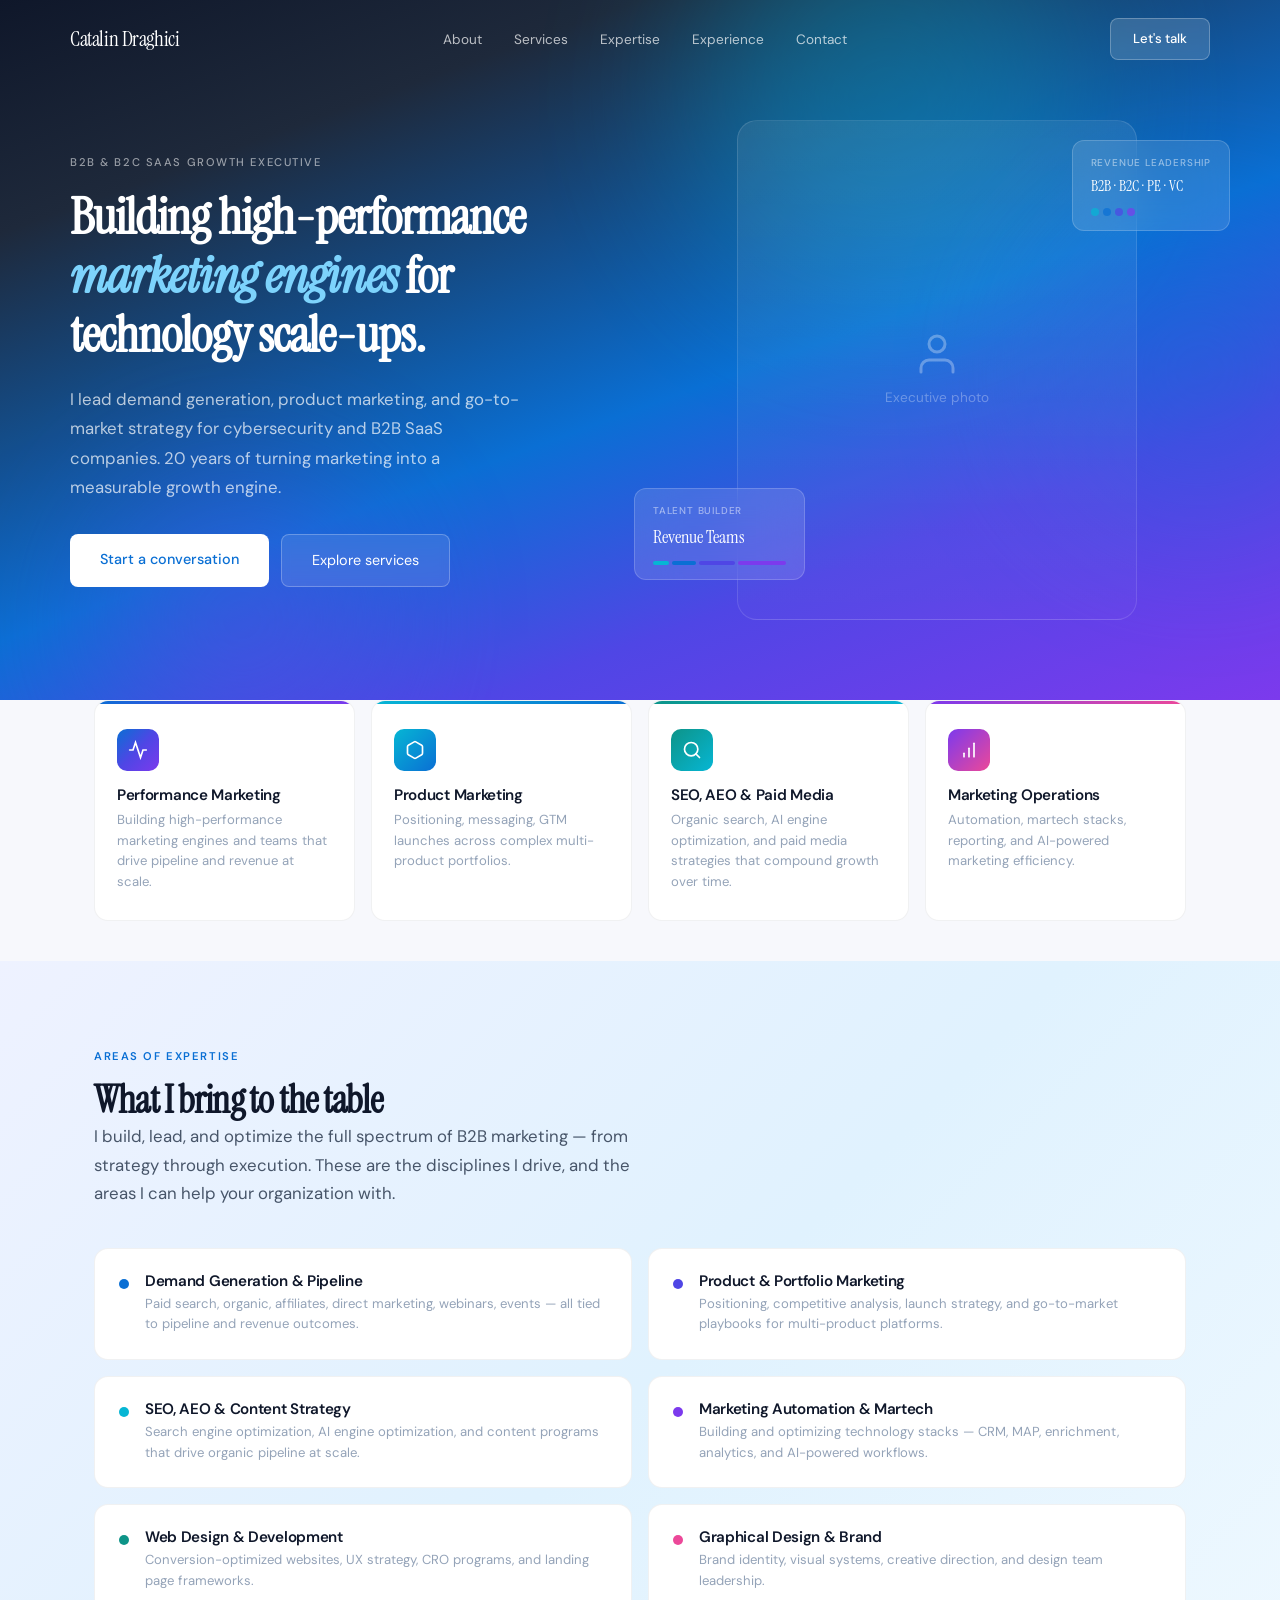
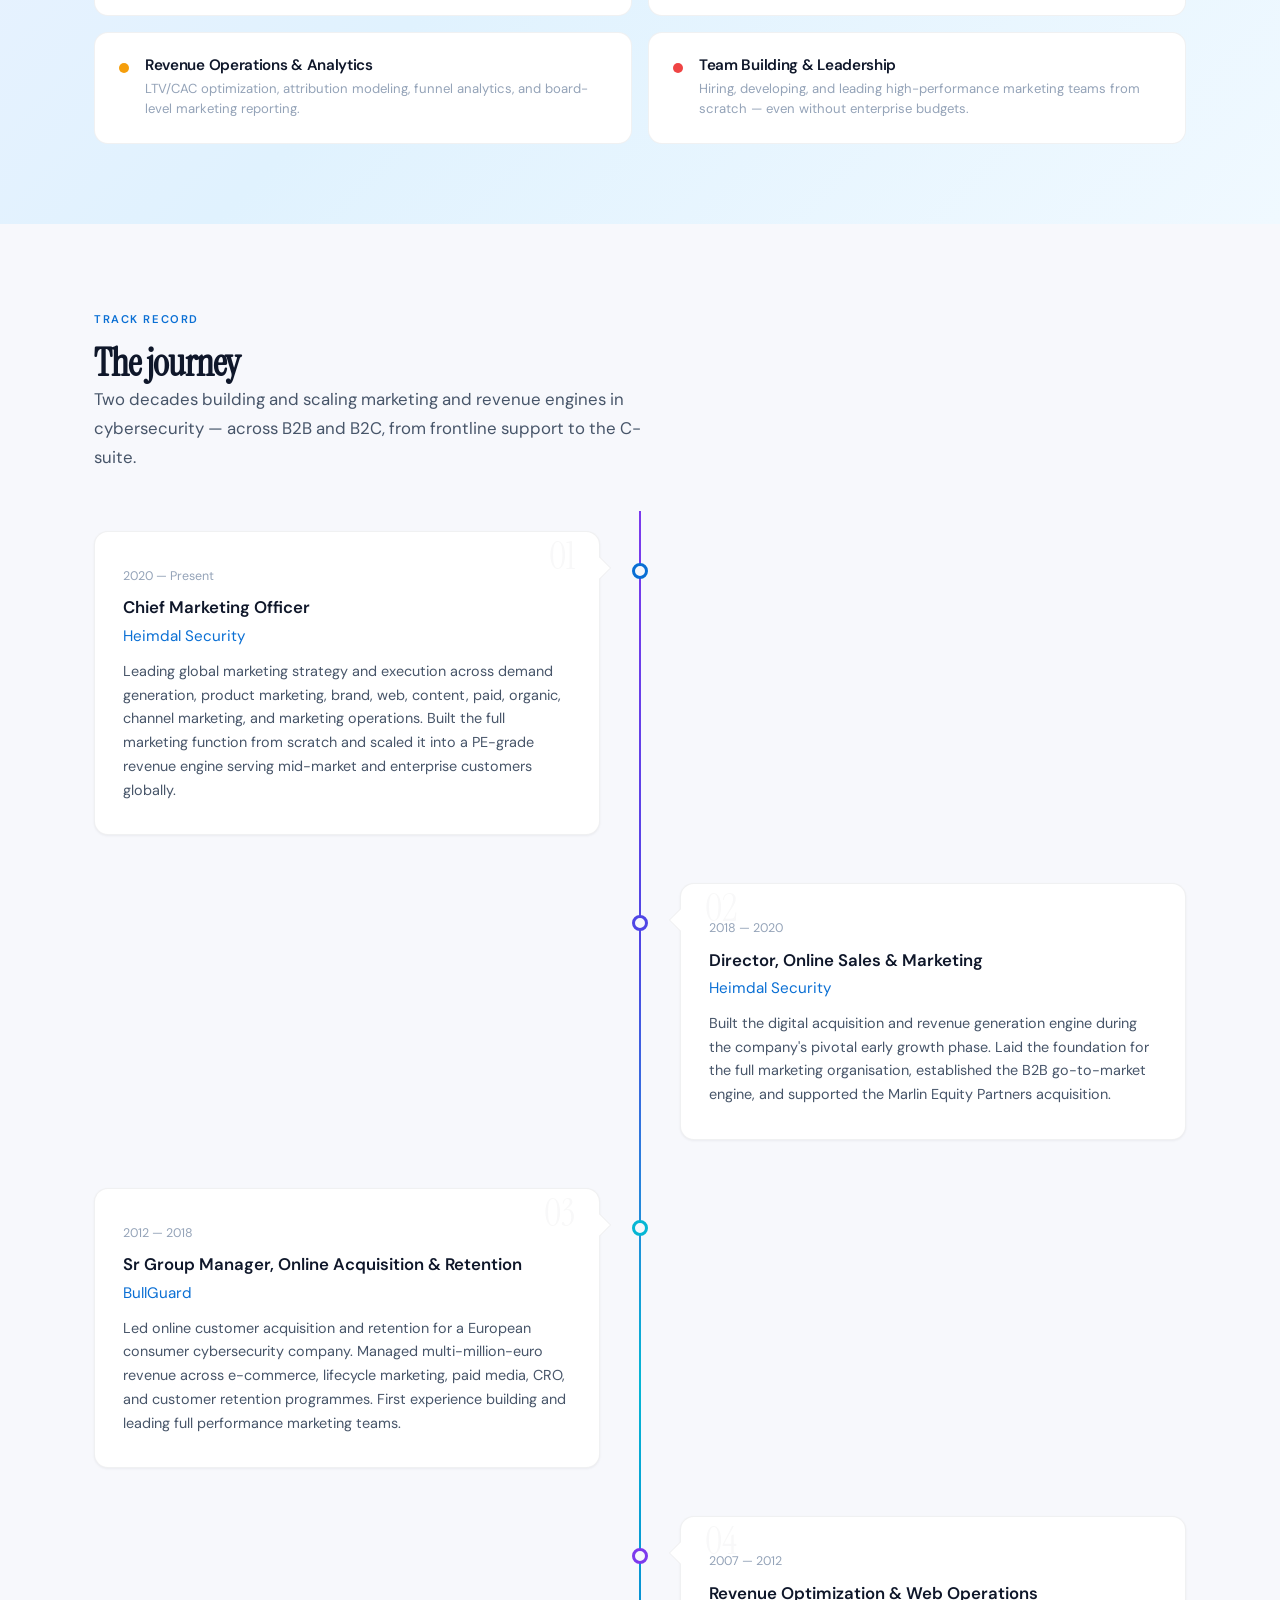
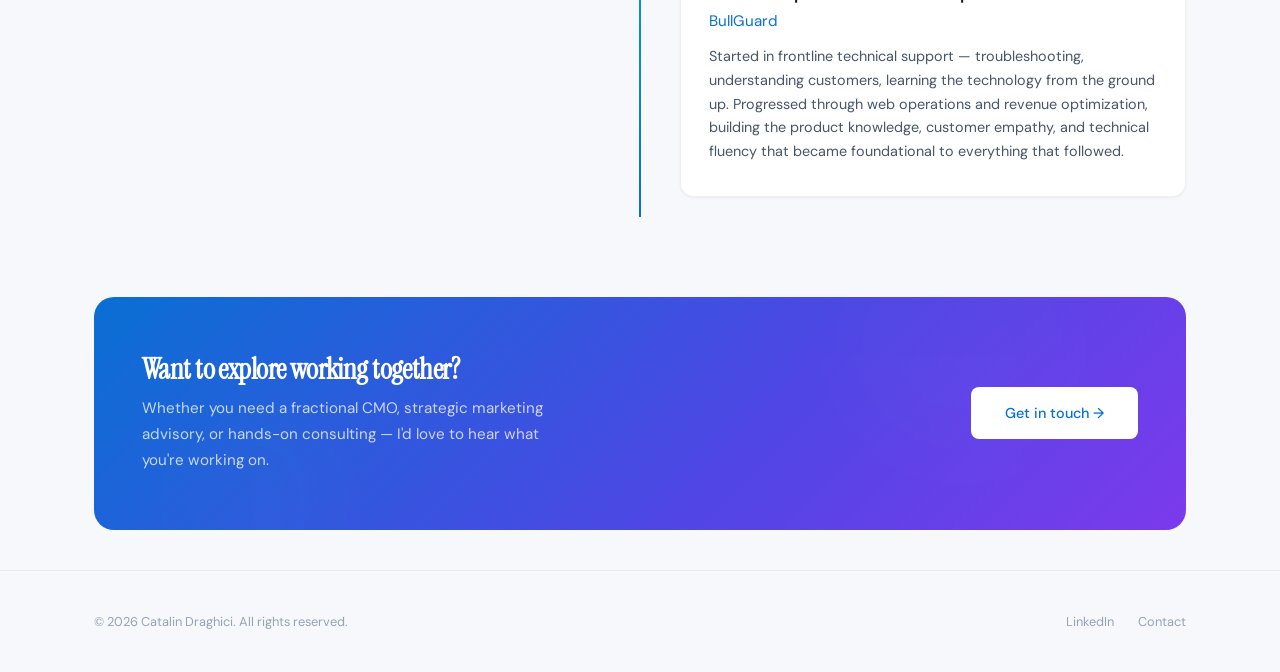
==== index.html @ 40669202 "Add files via upload" ====
<!DOCTYPE html>
<html lang="en">
<head>
  <meta charset="UTF-8">
  <meta name="viewport" content="width=device-width, initial-scale=1.0">
  <title>Catalin Draghici — B2B SaaS Growth Marketing Executive</title>
  <meta name="description" content="Catalin Draghici is a B2B SaaS marketing executive with 20 years in cybersecurity. Fractional CMO, growth advisory, and marketing consulting for technology scale-ups.">
  <meta name="keywords" content="Catalin Draghici, Fractional CMO, B2B SaaS marketing, cybersecurity marketing, demand generation, growth marketing, marketing consulting">
  <meta name="author" content="Catalin Draghici">
  <meta name="robots" content="index, follow">
  <link rel="canonical" href="https://catalindraghici.com/">

  <!-- Open Graph -->
  <meta property="og:type" content="website">
  <meta property="og:title" content="Catalin Draghici — B2B SaaS Growth Marketing Executive">
  <meta property="og:description" content="Fractional CMO, growth advisory, and marketing consulting for B2B technology scale-ups. 20 years scaling cybersecurity businesses across Europe, US, and the Middle East.">
  <meta property="og:url" content="https://catalindraghici.com/">
  <meta property="og:site_name" content="Catalin Draghici">
  <!-- <meta property="og:image" content="https://catalindraghici.com/img/og-image.jpg"> -->

  <!-- Twitter Card -->
  <meta name="twitter:card" content="summary_large_image">
  <meta name="twitter:title" content="Catalin Draghici — B2B SaaS Growth Marketing Executive">
  <meta name="twitter:description" content="Fractional CMO, growth advisory, and marketing consulting for B2B technology scale-ups.">

  <!-- Schema.org Person Markup -->
  <script type="application/ld+json">
  {
    "@context": "https://schema.org",
    "@type": "Person",
    "name": "Catalin Draghici",
    "url": "https://catalindraghici.com",
    "jobTitle": "Chief Marketing Officer",
    "worksFor": {
      "@type": "Organization",
      "name": "Heimdal Security",
      "url": "https://www.heimdalsecurity.com"
    },
    "description": "B2B SaaS marketing executive with 20 years in cybersecurity. Specializes in demand generation, product marketing, and scaling technology businesses.",
    "knowsAbout": [
      "B2B SaaS Marketing",
      "Demand Generation",
      "Product Marketing",
      "Cybersecurity",
      "SEO",
      "AEO",
      "Marketing Automation",
      "Go-to-Market Strategy",
      "LTV/CAC Optimization",
      "Revenue Operations"
    ],
    "alumniOf": {
      "@type": "CollegeOrUniversity",
      "name": "University POLITEHNICA of Bucharest"
    },
    "sameAs": [
      "https://www.linkedin.com/in/catalin-draghici-37845a42/"
    ]
  }
  </script>

  <link rel="stylesheet" href="css/style.css">
</head>
<body>

  <!-- ===== NAVIGATION ===== -->
  <nav class="nav" role="navigation" aria-label="Main navigation">
    <div class="container nav-inner">
      <a href="/" class="nav-name">Catalin Draghici</a>
      <div class="nav-links">
        <a href="about.html">About</a>
        <a href="services.html">Services</a>
        <a href="/#expertise">Expertise</a>
        <a href="/#experience">Experience</a>
        <a href="contact.html">Contact</a>
      </div>
      <a href="contact.html" class="nav-cta">Let's talk</a>
      <button class="nav-toggle" aria-label="Toggle menu">
        <span></span><span></span><span></span>
      </button>
    </div>
  </nav>

  <!-- ===== HERO ===== -->
  <header class="hero">
    <div class="hero-gradient" aria-hidden="true"></div>
    <div class="hero-orbs" aria-hidden="true">
      <div class="orb orb-1"></div>
      <div class="orb orb-2"></div>
      <div class="orb orb-3"></div>
    </div>
    <div class="container hero-content">
      <div class="hero-left">
        <div class="hero-tag">B2B &amp; B2C SaaS Growth Executive</div>
        <h1>Building high-performance <em>marketing engines</em> for technology scale-ups.</h1>
        <p class="hero-sub">I lead demand generation, product marketing, and go-to-market strategy for cybersecurity and B2B SaaS companies. 20 years of turning marketing into a measurable growth engine.</p>
        <div class="hero-btns">
          <a href="contact.html" class="btn-white">Start a conversation</a>
          <a href="services.html" class="btn-outline">Explore services</a>
        </div>
      </div>
      <div class="hero-photo-wrap">
        <div class="hero-photo">
          <!-- Replace this placeholder with your executive team photo -->
          <div class="hero-photo-placeholder">
            <svg width="48" height="48" viewBox="0 0 24 24" fill="none" stroke="rgba(255,255,255,0.3)" stroke-width="1.5" stroke-linecap="round" stroke-linejoin="round"><path d="M20 21v-2a4 4 0 0 0-4-4H8a4 4 0 0 0-4 4v2"/><circle cx="12" cy="7" r="4"/></svg>
            <span>Executive photo</span>
          </div>
        </div>
        <!-- Floating dashboard cards -->
        <div class="float-card fc-1">
          <div class="fc-label">Talent Builder</div>
          <div class="fc-value">Revenue Teams</div>
          <div class="fc-bar">
            <div class="fc-bar-seg" style="width:16px;background:#06B6D4"></div>
            <div class="fc-bar-seg" style="width:24px;background:#0A6FD4"></div>
            <div class="fc-bar-seg" style="width:36px;background:#4F46E5"></div>
            <div class="fc-bar-seg" style="width:48px;background:#7C3AED"></div>
          </div>
        </div>
        <div class="float-card fc-2">
          <div class="fc-label">Revenue Leadership</div>
          <div class="fc-value" style="font-size:0.95rem">B2B · B2C · PE · VC</div>
          <div class="fc-dots">
            <div class="fc-dot" style="background:#06B6D4"></div>
            <div class="fc-dot" style="background:#0A6FD4"></div>
            <div class="fc-dot" style="background:#4F46E5"></div>
            <div class="fc-dot" style="background:#7C3AED"></div>
          </div>
        </div>
      </div>
    </div>
  </header>

  <!-- ===== EXPERTISE CARDS ===== -->
  <section class="container">
    <div class="expertise-row">
      <div class="exp-card fade-in">
        <div class="exp-card-icon i1">
          <svg width="20" height="20" viewBox="0 0 24 24" fill="none" stroke="currentColor" stroke-width="2" stroke-linecap="round"><path d="M22 12h-4l-3 9L9 3l-3 9H2"/></svg>
        </div>
        <h3>Performance Marketing</h3>
        <p>Building high-performance marketing engines and teams that drive pipeline and revenue at scale.</p>
      </div>
      <div class="exp-card fade-in fade-in-delay-1">
        <div class="exp-card-icon i2">
          <svg width="20" height="20" viewBox="0 0 24 24" fill="none" stroke="currentColor" stroke-width="2" stroke-linecap="round"><path d="M21 16V8a2 2 0 0 0-1-1.73l-7-4a2 2 0 0 0-2 0l-7 4A2 2 0 0 0 3 8v8a2 2 0 0 0 1 1.73l7 4a2 2 0 0 0 2 0l7-4A2 2 0 0 0 21 16z"/></svg>
        </div>
        <h3>Product Marketing</h3>
        <p>Positioning, messaging, GTM launches across complex multi-product portfolios.</p>
      </div>
      <div class="exp-card fade-in fade-in-delay-2">
        <div class="exp-card-icon i3">
          <svg width="20" height="20" viewBox="0 0 24 24" fill="none" stroke="currentColor" stroke-width="2" stroke-linecap="round"><circle cx="11" cy="11" r="8"/><path d="m21 21-4.35-4.35"/></svg>
        </div>
        <h3>SEO, AEO &amp; Paid Media</h3>
        <p>Organic search, AI engine optimization, and paid media strategies that compound growth over time.</p>
      </div>
      <div class="exp-card fade-in fade-in-delay-3">
        <div class="exp-card-icon i4">
          <svg width="20" height="20" viewBox="0 0 24 24" fill="none" stroke="currentColor" stroke-width="2" stroke-linecap="round"><path d="M12 20V10"/><path d="M18 20V4"/><path d="M6 20v-4"/></svg>
        </div>
        <h3>Marketing Operations</h3>
        <p>Automation, martech stacks, reporting, and AI-powered marketing efficiency.</p>
      </div>
    </div>
  </section>

  <!-- ===== WHAT I DRIVE ===== -->
  <section id="expertise" class="section section-alt">
    <div class="container">
      <div class="section-tag fade-in">Areas of expertise</div>
      <h2 class="fade-in">What I bring to the table</h2>
      <p class="section-sub fade-in">I build, lead, and optimize the full spectrum of B2B marketing — from strategy through execution. These are the disciplines I drive, and the areas I can help your organization with.</p>

      <div class="capabilities-grid">
        <div class="cap-item fade-in">
          <div class="cap-dot"></div>
          <div>
            <h4>Demand Generation &amp; Pipeline</h4>
            <p>Paid search, organic, affiliates, direct marketing, webinars, events — all tied to pipeline and revenue outcomes.</p>
          </div>
        </div>
        <div class="cap-item fade-in fade-in-delay-1">
          <div class="cap-dot"></div>
          <div>
            <h4>Product &amp; Portfolio Marketing</h4>
            <p>Positioning, competitive analysis, launch strategy, and go-to-market playbooks for multi-product platforms.</p>
          </div>
        </div>
        <div class="cap-item fade-in fade-in-delay-2">
          <div class="cap-dot"></div>
          <div>
            <h4>SEO, AEO &amp; Content Strategy</h4>
            <p>Search engine optimization, AI engine optimization, and content programs that drive organic pipeline at scale.</p>
          </div>
        </div>
        <div class="cap-item fade-in fade-in-delay-3">
          <div class="cap-dot"></div>
          <div>
            <h4>Marketing Automation &amp; Martech</h4>
            <p>Building and optimizing technology stacks — CRM, MAP, enrichment, analytics, and AI-powered workflows.</p>
          </div>
        </div>
        <div class="cap-item fade-in">
          <div class="cap-dot"></div>
          <div>
            <h4>Web Design &amp; Development</h4>
            <p>Conversion-optimized websites, UX strategy, CRO programs, and landing page frameworks.</p>
          </div>
        </div>
        <div class="cap-item fade-in fade-in-delay-1">
          <div class="cap-dot"></div>
          <div>
            <h4>Graphical Design &amp; Brand</h4>
            <p>Brand identity, visual systems, creative direction, and design team leadership.</p>
          </div>
        </div>
        <div class="cap-item fade-in fade-in-delay-2">
          <div class="cap-dot"></div>
          <div>
            <h4>Revenue Operations &amp; Analytics</h4>
            <p>LTV/CAC optimization, attribution modeling, funnel analytics, and board-level marketing reporting.</p>
          </div>
        </div>
        <div class="cap-item fade-in fade-in-delay-3">
          <div class="cap-dot"></div>
          <div>
            <h4>Team Building &amp; Leadership</h4>
            <p>Hiring, developing, and leading high-performance marketing teams from scratch — even without enterprise budgets.</p>
          </div>
        </div>
      </div>
    </div>
  </section>

  <!-- ===== EXPERIENCE JOURNEY (ZIG-ZAG) ===== -->
  <section id="experience" class="section">
    <div class="container">
      <div class="section-tag fade-in">Track record</div>
      <h2 class="fade-in">The journey</h2>
      <p class="section-sub fade-in">Two decades building and scaling marketing and revenue engines in cybersecurity — across B2B and B2C, from frontline support to the C-suite.</p>

      <div class="journey">
        <div class="journey-step fade-in">
          <div class="journey-card">
            <div class="journey-num">01</div>
            <div class="timeline-date">2020 — Present</div>
            <div class="timeline-role" style="margin-top:6px;">Chief Marketing Officer</div>
            <div class="timeline-co">Heimdal Security</div>
            <div class="timeline-desc">Leading global marketing strategy and execution across demand generation, product marketing, brand, web, content, paid, organic, channel marketing, and marketing operations. Built the full marketing function from scratch and scaled it into a PE-grade revenue engine serving mid-market and enterprise customers globally.</div>
          </div>
          <div class="journey-dot"></div>
        </div>
        <div class="journey-step fade-in fade-in-delay-1">
          <div class="journey-card">
            <div class="journey-num">02</div>
            <div class="timeline-date">2018 — 2020</div>
            <div class="timeline-role" style="margin-top:6px;">Director, Online Sales &amp; Marketing</div>
            <div class="timeline-co">Heimdal Security</div>
            <div class="timeline-desc">Built the digital acquisition and revenue generation engine during the company's pivotal early growth phase. Laid the foundation for the full marketing organisation, established the B2B go-to-market engine, and supported the Marlin Equity Partners acquisition.</div>
          </div>
          <div class="journey-dot"></div>
        </div>
        <div class="journey-step fade-in fade-in-delay-2">
          <div class="journey-card">
            <div class="journey-num">03</div>
            <div class="timeline-date">2012 — 2018</div>
            <div class="timeline-role" style="margin-top:6px;">Sr Group Manager, Online Acquisition &amp; Retention</div>
            <div class="timeline-co">BullGuard</div>
            <div class="timeline-desc">Led online customer acquisition and retention for a European consumer cybersecurity company. Managed multi-million-euro revenue across e-commerce, lifecycle marketing, paid media, CRO, and customer retention programmes. First experience building and leading full performance marketing teams.</div>
          </div>
          <div class="journey-dot"></div>
        </div>
        <div class="journey-step fade-in fade-in-delay-3">
          <div class="journey-card">
            <div class="journey-num">04</div>
            <div class="timeline-date">2007 — 2012</div>
            <div class="timeline-role" style="margin-top:6px;">Revenue Optimization &amp; Web Operations</div>
            <div class="timeline-co">BullGuard</div>
            <div class="timeline-desc">Started in frontline technical support — troubleshooting, understanding customers, learning the technology from the ground up. Progressed through web operations and revenue optimization, building the product knowledge, customer empathy, and technical fluency that became foundational to everything that followed.</div>
          </div>
          <div class="journey-dot"></div>
        </div>
      </div>
    </div>
  </section>

  <!-- ===== CTA BAND ===== -->
  <section class="container">
    <div class="cta-band">
      <div class="orb cta-orb-1" aria-hidden="true"></div>
      <div class="orb cta-orb-2" aria-hidden="true"></div>
      <div class="cta-text">
        <h2>Want to explore working together?</h2>
        <p>Whether you need a fractional CMO, strategic marketing advisory, or hands-on consulting — I'd love to hear what you're working on.</p>
      </div>
      <a href="contact.html" class="btn-cta">Get in touch &rarr;</a>
    </div>
  </section>

  <!-- ===== FOOTER ===== -->
  <footer class="footer">
    <div class="container footer-inner">
      <span class="footer-copy">&copy; 2026 Catalin Draghici. All rights reserved.</span>
      <div class="footer-links">
        <a href="https://www.linkedin.com/in/catalin-draghici-37845a42/" target="_blank" rel="noopener">LinkedIn</a>
        <a href="contact.html">Contact</a>
      </div>
    </div>
  </footer>

  <script src="js/main.js"></script>
</body>
</html>
---- css/style.css ----
/* ============================================================
   CATALIN DRAGHICI — Personal Brand Site
   Design: Vibrant gradients, dashboard aesthetic, light theme
   ============================================================ */

/* --- Google Fonts --- */
@import url('https://fonts.googleapis.com/css2?family=DM+Sans:ital,opsz,wght@0,9..40,300;0,9..40,400;0,9..40,500;0,9..40,600;1,9..40,400&family=Instrument+Serif:ital@0;1&display=swap');

/* --- CSS Variables --- */
:root {
  --bg: #F7F8FC;
  --surface: #FFFFFF;
  --surface-alt: #F1F5F9;
  --accent: #0A6FD4;
  --accent-dark: #0855A5;
  --accent2: #4F46E5;
  --accent3: #06B6D4;
  --accent4: #7C3AED;
  --accent5: #0D9488;
  --grad-hero: linear-gradient(160deg, #0F172A 0%, #1E293B 20%, #0A6FD4 55%, #4F46E5 75%, #7C3AED 100%);
  --grad-btn: linear-gradient(135deg, #0A6FD4 0%, #4F46E5 50%, #7C3AED 100%);
  --grad-cyan: linear-gradient(135deg, #06B6D4 0%, #0A6FD4 100%);
  --grad-purple: linear-gradient(135deg, #7C3AED 0%, #EC4899 100%);
  --grad-teal: linear-gradient(135deg, #0D9488 0%, #06B6D4 100%);
  --grad-subtle: linear-gradient(135deg, #EEF2FF 0%, #E0F2FE 50%, #F0F9FF 100%);
  --grad-cta: linear-gradient(135deg, #0A6FD4 0%, #4F46E5 60%, #7C3AED 100%);
  --text-h: #0F172A;
  --text-b: #475569;
  --text-m: #94A3B8;
  --text-light: rgba(255,255,255,0.75);
  --border: rgba(15,23,42,0.06);
  --border-strong: rgba(15,23,42,0.1);
  --glass: rgba(255,255,255,0.12);
  --glass-border: rgba(255,255,255,0.18);
  --fd: 'Instrument Serif', Georgia, serif;
  --fb: 'DM Sans', -apple-system, sans-serif;
  --radius: 14px;
  --radius-sm: 8px;
  --radius-lg: 20px;
  --shadow-sm: 0 1px 3px rgba(15,23,42,0.04), 0 1px 2px rgba(15,23,42,0.02);
  --shadow-md: 0 4px 16px rgba(15,23,42,0.06), 0 1px 3px rgba(15,23,42,0.04);
  --shadow-lg: 0 12px 40px rgba(15,23,42,0.08);
  --transition: 0.25s cubic-bezier(0.4, 0, 0.2, 1);
}

/* --- Reset & Base --- */
*, *::before, *::after { margin: 0; padding: 0; box-sizing: border-box; }
html { scroll-behavior: smooth; -webkit-font-smoothing: antialiased; -moz-osx-font-smoothing: grayscale; }
body { font-family: var(--fb); color: var(--text-b); background: var(--bg); line-height: 1.7; font-size: 16px; }
img { max-width: 100%; height: auto; display: block; }
a { text-decoration: none; color: inherit; transition: color var(--transition); }
ul { list-style: none; }

/* --- Container --- */
.container { max-width: 1140px; margin: 0 auto; padding: 0 24px; }

/* --- Typography --- */
h1, h2, h3, h4 { font-family: var(--fd); color: var(--text-h); letter-spacing: -0.02em; line-height: 1.15; }
h1 { font-size: clamp(2.2rem, 5vw, 3.2rem); }
h2 { font-size: clamp(1.8rem, 3.5vw, 2.4rem); }
h3 { font-size: 1.25rem; }
.section-tag { font-family: var(--fb); font-size: 0.7rem; letter-spacing: 0.14em; text-transform: uppercase; color: var(--accent); font-weight: 600; margin-bottom: 12px; display: inline-block; }
.section-sub { font-size: 1.05rem; color: var(--text-b); max-width: 560px; margin-bottom: 40px; line-height: 1.7; }

/* --- Navigation --- */
.nav { position: fixed; top: 0; left: 0; right: 0; z-index: 100; transition: background var(--transition), box-shadow var(--transition); }
.nav.scrolled { background: rgba(255,255,255,0.92); backdrop-filter: blur(16px); -webkit-backdrop-filter: blur(16px); box-shadow: var(--shadow-sm); }
.nav-inner { display: flex; align-items: center; justify-content: space-between; padding: 18px 0; }
.nav-name { font-family: var(--fd); font-size: 1.3rem; color: white; letter-spacing: -0.02em; transition: color var(--transition); }
.nav.scrolled .nav-name { color: var(--text-h); }
.nav-links { display: flex; gap: 32px; align-items: center; }
.nav-links a { font-size: 0.85rem; font-weight: 400; color: rgba(255,255,255,0.7); transition: color var(--transition); }
.nav-links a:hover { color: white; }
.nav.scrolled .nav-links a { color: var(--text-m); }
.nav.scrolled .nav-links a:hover { color: var(--text-h); }
.nav-cta { font-size: 0.82rem; font-weight: 500; background: rgba(255,255,255,0.15); color: white; border: 1px solid rgba(255,255,255,0.25); padding: 9px 22px; border-radius: var(--radius-sm); transition: all var(--transition); backdrop-filter: blur(4px); cursor: pointer; }
.nav-cta:hover { background: rgba(255,255,255,0.25); }
.nav.scrolled .nav-cta { background: var(--grad-btn); color: white; border-color: transparent; }

/* Mobile menu toggle */
.nav-toggle { display: none; background: none; border: none; cursor: pointer; padding: 4px; }
.nav-toggle span { display: block; width: 22px; height: 2px; background: white; margin: 5px 0; transition: all var(--transition); border-radius: 1px; }
.nav.scrolled .nav-toggle span { background: var(--text-h); }

/* --- Hero --- */
.hero { position: relative; overflow: hidden; min-height: 600px; display: flex; align-items: center; }
.hero-gradient { position: absolute; inset: 0; background: var(--grad-hero); z-index: 0; }
.hero-orbs { position: absolute; inset: 0; z-index: 1; overflow: hidden; pointer-events: none; }
.orb { position: absolute; border-radius: 50%; filter: blur(80px); opacity: 0.3; }
.orb-1 { width: 400px; height: 400px; background: #06B6D4; top: -100px; right: 15%; animation: orbFloat 12s ease-in-out infinite; }
.orb-2 { width: 280px; height: 280px; background: #7C3AED; bottom: -60px; left: 8%; animation: orbFloat 10s ease-in-out infinite reverse; }
.orb-3 { width: 320px; height: 320px; background: #0A6FD4; top: 30%; right: -80px; animation: orbFloat 14s ease-in-out infinite 2s; }
@keyframes orbFloat {
  0%, 100% { transform: translate(0, 0); }
  33% { transform: translate(20px, -15px); }
  66% { transform: translate(-15px, 10px); }
}
.hero-content { position: relative; z-index: 5; display: grid; grid-template-columns: 1fr 1fr; gap: 48px; padding: 120px 0 80px; align-items: center; }
.hero-tag { font-family: var(--fb); font-size: 0.7rem; letter-spacing: 0.14em; text-transform: uppercase; color: rgba(255,255,255,0.55); font-weight: 500; margin-bottom: 16px; }
.hero h1 { color: #FFFFFF; margin-bottom: 20px; }
.hero h1 em { font-style: italic; color: #7DD3FC; }
.hero-sub { font-size: 1.05rem; color: rgba(255,255,255,0.7); line-height: 1.75; margin-bottom: 32px; max-width: 460px; }
.hero-btns { display: flex; gap: 12px; flex-wrap: wrap; }
.btn-white { font-family: var(--fb); font-size: 0.9rem; font-weight: 500; background: white; color: var(--accent); border: none; padding: 13px 30px; border-radius: var(--radius-sm); cursor: pointer; transition: all var(--transition); }
.btn-white:hover { transform: translateY(-1px); box-shadow: 0 8px 24px rgba(0,0,0,0.15); }
.btn-outline { font-family: var(--fb); font-size: 0.9rem; font-weight: 400; background: rgba(255,255,255,0.1); color: white; border: 1px solid rgba(255,255,255,0.25); padding: 13px 30px; border-radius: var(--radius-sm); cursor: pointer; transition: all var(--transition); backdrop-filter: blur(4px); }
.btn-outline:hover { background: rgba(255,255,255,0.2); }

/* Hero photo area */
.hero-photo-wrap { position: relative; display: flex; justify-content: center; align-items: center; }
.hero-photo { width: 100%; max-width: 400px; aspect-ratio: 4/5; border-radius: 20px; overflow: hidden; background: linear-gradient(180deg, rgba(255,255,255,0.08) 0%, rgba(255,255,255,0.02) 100%); border: 1px solid rgba(255,255,255,0.12); position: relative; }
.hero-photo img { width: 100%; height: 100%; object-fit: cover; }
.hero-photo-placeholder { position: absolute; inset: 0; display: flex; flex-direction: column; align-items: center; justify-content: center; gap: 8px; color: rgba(255,255,255,0.3); font-size: 0.85rem; }

/* Floating dashboard cards on hero */
.float-card { position: absolute; background: rgba(255,255,255,0.12); backdrop-filter: blur(20px); -webkit-backdrop-filter: blur(20px); border: 1px solid rgba(255,255,255,0.18); border-radius: 12px; padding: 14px 18px; z-index: 6; animation: floatCard 6s ease-in-out infinite; }
.float-card.fc-1 { bottom: 40px; left: -30px; animation-delay: 0s; }
.float-card.fc-2 { top: 20px; right: -20px; animation-delay: 2s; }
.float-card.fc-3 { top: 50%; right: -40px; animation-delay: 4s; }
@keyframes floatCard {
  0%, 100% { transform: translateY(0); }
  50% { transform: translateY(-8px); }
}
.fc-label { font-size: 0.62rem; color: rgba(255,255,255,0.5); letter-spacing: 0.08em; text-transform: uppercase; font-weight: 500; }
.fc-value { font-family: var(--fd); font-size: 1.15rem; color: white; margin-top: 2px; }
.fc-bar { display: flex; gap: 3px; margin-top: 8px; }
.fc-bar-seg { height: 4px; border-radius: 2px; }
.fc-dots { display: flex; gap: 4px; margin-top: 8px; }
.fc-dot { width: 8px; height: 8px; border-radius: 50%; opacity: 0.7; }

/* --- Expertise Cards Row --- */
.expertise-row { display: grid; grid-template-columns: repeat(4, 1fr); gap: 16px; padding: 40px 0; margin-top: -40px; position: relative; z-index: 10; }
.exp-card { background: var(--surface); border-radius: var(--radius); padding: 28px 22px; border: 0.5px solid var(--border); position: relative; overflow: hidden; transition: all var(--transition); }
.exp-card:hover { transform: translateY(-3px); box-shadow: var(--shadow-md); }
.exp-card::before { content: ''; position: absolute; top: 0; left: 0; right: 0; height: 3px; }
.exp-card:nth-child(1)::before { background: var(--grad-btn); }
.exp-card:nth-child(2)::before { background: var(--grad-cyan); }
.exp-card:nth-child(3)::before { background: var(--grad-teal); }
.exp-card:nth-child(4)::before { background: var(--grad-purple); }
.exp-card-icon { width: 42px; height: 42px; border-radius: 10px; display: flex; align-items: center; justify-content: center; margin-bottom: 16px; font-size: 1.1rem; color: white; }
.exp-card-icon.i1 { background: var(--grad-btn); }
.exp-card-icon.i2 { background: var(--grad-cyan); }
.exp-card-icon.i3 { background: var(--grad-teal); }
.exp-card-icon.i4 { background: var(--grad-purple); }
.exp-card h3 { font-family: var(--fb); font-size: 0.95rem; font-weight: 600; color: var(--text-h); margin-bottom: 6px; }
.exp-card p { font-size: 0.82rem; color: var(--text-m); line-height: 1.55; }

/* --- Section Spacing --- */
.section { padding: 80px 0; }
.section-alt { background: var(--grad-subtle); }

/* --- Services Grid --- */
.services-grid { display: grid; grid-template-columns: repeat(3, 1fr); gap: 20px; }
.svc-card { background: var(--surface); border-radius: var(--radius); padding: 32px 28px; border: 0.5px solid var(--border); transition: all var(--transition); position: relative; }
.svc-card:hover { transform: translateY(-3px); box-shadow: var(--shadow-md); border-color: rgba(10,111,212,0.15); }
.svc-icon { width: 48px; height: 48px; border-radius: 12px; display: flex; align-items: center; justify-content: center; margin-bottom: 20px; font-size: 1.2rem; color: white; }
.svc-card h3 { font-family: var(--fb); font-weight: 600; font-size: 1.05rem; color: var(--text-h); margin-bottom: 10px; }
.svc-card p { font-size: 0.9rem; line-height: 1.65; }

/* --- Capabilities / What I Drive --- */
.capabilities-grid { display: grid; grid-template-columns: repeat(2, 1fr); gap: 16px; }
.cap-item { display: flex; align-items: flex-start; gap: 16px; background: var(--surface); border-radius: var(--radius); padding: 24px; border: 0.5px solid var(--border); transition: all var(--transition); }
.cap-item:hover { box-shadow: var(--shadow-sm); border-color: var(--border-strong); }
.cap-dot { width: 10px; height: 10px; border-radius: 50%; flex-shrink: 0; margin-top: 6px; }
.cap-item:nth-child(1) .cap-dot { background: var(--accent); }
.cap-item:nth-child(2) .cap-dot { background: var(--accent2); }
.cap-item:nth-child(3) .cap-dot { background: var(--accent3); }
.cap-item:nth-child(4) .cap-dot { background: var(--accent4); }
.cap-item:nth-child(5) .cap-dot { background: var(--accent5); }
.cap-item:nth-child(6) .cap-dot { background: #EC4899; }
.cap-item:nth-child(7) .cap-dot { background: #F59E0B; }
.cap-item:nth-child(8) .cap-dot { background: #EF4444; }
.cap-item h4 { font-family: var(--fb); font-weight: 600; font-size: 0.95rem; color: var(--text-h); margin-bottom: 4px; }
.cap-item p { font-size: 0.82rem; color: var(--text-m); line-height: 1.55; }

/* --- Experience Timeline --- */
.timeline { position: relative; padding-left: 28px; }
.timeline::before { content: ''; position: absolute; left: 0; top: 8px; bottom: 8px; width: 2px; background: linear-gradient(180deg, var(--accent), var(--accent2), var(--accent4)); border-radius: 1px; }
.timeline-item { position: relative; padding: 0 0 40px 28px; }
.timeline-item:last-child { padding-bottom: 0; }
.timeline-item::before { content: ''; position: absolute; left: -34px; top: 6px; width: 14px; height: 14px; border-radius: 50%; border: 3px solid var(--accent); background: var(--bg); z-index: 2; }
.timeline-item:nth-child(2)::before { border-color: var(--accent2); }
.timeline-item:nth-child(3)::before { border-color: var(--accent3); }
.timeline-item:nth-child(4)::before { border-color: var(--accent4); }
.timeline-role { font-family: var(--fb); font-size: 1.05rem; font-weight: 600; color: var(--text-h); }
.timeline-co { font-size: 0.95rem; color: var(--accent); margin-top: 2px; }
.timeline-date { font-size: 0.78rem; color: var(--text-m); margin-top: 2px; }
.timeline-desc { font-size: 0.9rem; color: var(--text-b); line-height: 1.65; margin-top: 10px; max-width: 520px; }

/* --- CTA Band --- */
.cta-band { background: var(--grad-cta); border-radius: var(--radius-lg); padding: 56px 48px; display: flex; align-items: center; justify-content: space-between; gap: 32px; position: relative; overflow: hidden; margin: 0 0 40px; }
.cta-band .orb { position: absolute; border-radius: 50%; background: rgba(255,255,255,0.06); filter: blur(50px); }
.cta-orb-1 { width: 250px; height: 250px; top: -80px; right: 100px; }
.cta-orb-2 { width: 180px; height: 180px; bottom: -60px; left: 60px; }
.cta-text { position: relative; z-index: 2; }
.cta-text h2 { color: white; margin-bottom: 10px; font-size: 1.8rem; }
.cta-text p { color: rgba(255,255,255,0.75); font-size: 0.95rem; max-width: 440px; }
.btn-cta { position: relative; z-index: 2; font-family: var(--fb); font-size: 0.9rem; font-weight: 500; background: white; color: var(--accent); border: none; padding: 14px 34px; border-radius: var(--radius-sm); cursor: pointer; transition: all var(--transition); white-space: nowrap; }
.btn-cta:hover { transform: translateY(-1px); box-shadow: 0 8px 24px rgba(0,0,0,0.15); }

/* --- Contact Form --- */
.contact-grid { display: grid; grid-template-columns: 1fr 1fr; gap: 48px; align-items: start; }
.contact-info h3 { font-family: var(--fb); font-size: 1.1rem; font-weight: 600; color: var(--text-h); margin-bottom: 16px; }
.contact-info p { font-size: 0.9rem; line-height: 1.7; margin-bottom: 24px; }
.contact-detail { display: flex; align-items: center; gap: 12px; margin-bottom: 16px; font-size: 0.9rem; }
.contact-detail-icon { width: 36px; height: 36px; border-radius: 10px; background: var(--grad-subtle); display: flex; align-items: center; justify-content: center; font-size: 1rem; color: var(--accent); }
.form-card { background: var(--surface); border-radius: var(--radius); padding: 36px; border: 0.5px solid var(--border); box-shadow: var(--shadow-sm); }
.form-group { margin-bottom: 20px; }
.form-group label { display: block; font-size: 0.82rem; font-weight: 500; color: var(--text-h); margin-bottom: 6px; }
.form-group input,
.form-group textarea,
.form-group select { width: 100%; padding: 12px 16px; border: 1px solid var(--border-strong); border-radius: var(--radius-sm); font-family: var(--fb); font-size: 0.9rem; color: var(--text-h); background: var(--bg); transition: border-color var(--transition), box-shadow var(--transition); outline: none; }
.form-group input:focus,
.form-group textarea:focus,
.form-group select:focus { border-color: var(--accent); box-shadow: 0 0 0 3px rgba(10,111,212,0.1); }
.form-group textarea { resize: vertical; min-height: 120px; }
.form-row { display: grid; grid-template-columns: 1fr 1fr; gap: 16px; }
.btn-submit { font-family: var(--fb); font-size: 0.9rem; font-weight: 500; background: var(--grad-btn); color: white; border: none; padding: 14px 36px; border-radius: var(--radius-sm); cursor: pointer; transition: all var(--transition); width: 100%; }
.btn-submit:hover { transform: translateY(-1px); box-shadow: 0 6px 20px rgba(10,111,212,0.3); }
.btn-submit:disabled { opacity: 0.6; cursor: not-allowed; transform: none; }
.form-success { display: none; text-align: center; padding: 40px 20px; }
.form-success.show { display: block; }
.form-success h3 { font-family: var(--fb); color: var(--accent5); margin-bottom: 8px; }

/* --- Footer --- */
.footer { padding: 40px 0; border-top: 0.5px solid var(--border); }
.footer-inner { display: flex; justify-content: space-between; align-items: center; }
.footer-copy { font-size: 0.8rem; color: var(--text-m); }
.footer-links { display: flex; gap: 24px; }
.footer-links a { font-size: 0.8rem; color: var(--text-m); }
.footer-links a:hover { color: var(--accent); }

/* --- About Page Hero --- */
.page-hero { background: var(--grad-hero); padding: 140px 0 80px; position: relative; overflow: hidden; }
.page-hero .orb { position: absolute; border-radius: 50%; filter: blur(80px); opacity: 0.25; }
.page-hero h1 { color: white; margin-bottom: 16px; }
.page-hero p { color: rgba(255,255,255,0.7); font-size: 1.05rem; max-width: 560px; line-height: 1.7; }

/* --- Stats Row --- */
.stats-row { display: grid; grid-template-columns: repeat(4, 1fr); gap: 20px; margin: -40px 0 40px; position: relative; z-index: 10; }
.stat-card { background: var(--surface); border-radius: var(--radius); padding: 28px 24px; border: 0.5px solid var(--border); text-align: center; box-shadow: var(--shadow-sm); }
.stat-num { font-family: var(--fd); font-size: 2rem; color: var(--text-h); letter-spacing: -0.03em; }
.stat-label { font-size: 0.78rem; color: var(--text-m); margin-top: 4px; }

/* --- Martech Badge Grid --- */
.badge-grid { display: flex; flex-wrap: wrap; gap: 10px; }
.badge { display: inline-flex; align-items: center; gap: 6px; background: var(--surface); border: 0.5px solid var(--border); border-radius: 20px; padding: 8px 16px; font-size: 0.8rem; color: var(--text-b); transition: all var(--transition); }
.badge:hover { border-color: var(--accent); color: var(--accent); transform: translateY(-1px); }

/* --- Zig-Zag Journey Timeline --- */
.journey { position: relative; padding: 20px 0; }
.journey::before { content: ''; position: absolute; left: 50%; top: 0; bottom: 0; width: 2px; background: linear-gradient(180deg, var(--accent4), var(--accent2), var(--accent3), var(--accent)); transform: translateX(-50%); }
.journey-step { display: flex; align-items: flex-start; margin-bottom: 48px; position: relative; }
.journey-step:last-child { margin-bottom: 0; }
.journey-step:nth-child(odd) { flex-direction: row; }
.journey-step:nth-child(even) { flex-direction: row-reverse; }
.journey-card { width: calc(50% - 40px); background: var(--surface); border-radius: var(--radius); padding: 32px 28px; border: 0.5px solid var(--border); position: relative; transition: all var(--transition); box-shadow: var(--shadow-sm); }
.journey-card:hover { box-shadow: var(--shadow-md); transform: translateY(-3px); }
.journey-card::after { content: ''; position: absolute; top: 28px; width: 16px; height: 16px; background: var(--surface); border: 0.5px solid var(--border); transform: rotate(45deg); }
.journey-step:nth-child(odd) .journey-card::after { right: -9px; border-left: none; border-bottom: none; }
.journey-step:nth-child(even) .journey-card::after { left: -9px; border-right: none; border-top: none; }
.journey-dot { position: absolute; left: 50%; top: 32px; width: 16px; height: 16px; border-radius: 50%; border: 3px solid var(--accent); background: var(--bg); transform: translateX(-50%); z-index: 2; }
.journey-step:nth-child(2) .journey-dot { border-color: var(--accent2); }
.journey-step:nth-child(3) .journey-dot { border-color: var(--accent3); }
.journey-step:nth-child(4) .journey-dot { border-color: var(--accent4); }
.journey-num { font-family: var(--fd); font-size: 2.4rem; color: var(--border); position: absolute; top: -8px; right: 24px; opacity: 0.5; }
.journey-step:nth-child(even) .journey-num { right: auto; left: 24px; }

/* --- Animations --- */
.fade-in { opacity: 0; transform: translateY(20px); transition: opacity 0.6s ease, transform 0.6s ease; }
.fade-in.visible { opacity: 1; transform: translateY(0); }
.fade-in-delay-1 { transition-delay: 0.1s; }
.fade-in-delay-2 { transition-delay: 0.2s; }
.fade-in-delay-3 { transition-delay: 0.3s; }
.fade-in-delay-4 { transition-delay: 0.4s; }

/* --- Responsive --- */
@media (max-width: 1024px) {
  .hero-content { grid-template-columns: 1fr; text-align: center; }
  .hero-sub { margin-left: auto; margin-right: auto; }
  .hero-btns { justify-content: center; }
  .hero-photo-wrap { display: none; }
  .expertise-row { grid-template-columns: repeat(2, 1fr); }
  .services-grid { grid-template-columns: repeat(2, 1fr); }
  .capabilities-grid { grid-template-columns: 1fr; }
  .contact-grid { grid-template-columns: 1fr; }
  .cta-band { flex-direction: column; text-align: center; padding: 40px 28px; }
  .cta-text p { margin: 0 auto; }
  .stats-row { grid-template-columns: repeat(2, 1fr); }
}
@media (max-width: 768px) {
  .nav-links { display: none; }
  .nav-toggle { display: block; }
  .nav-links.open { display: flex; flex-direction: column; position: absolute; top: 100%; left: 0; right: 0; background: white; padding: 20px 24px; gap: 16px; box-shadow: var(--shadow-md); }
  .nav-links.open a { color: var(--text-b); }
  .expertise-row { grid-template-columns: 1fr; margin-top: -20px; }
  .services-grid { grid-template-columns: 1fr; }
  .form-row { grid-template-columns: 1fr; }
  .footer-inner { flex-direction: column; gap: 16px; text-align: center; }
  .section { padding: 60px 0; }
  .journey::before { left: 16px; }
  .journey-step, .journey-step:nth-child(even) { flex-direction: row; }
  .journey-card { width: calc(100% - 48px); margin-left: 36px; }
  .journey-dot { left: 16px; transform: translateX(-50%); }
  .journey-card::after, .journey-step:nth-child(even) .journey-card::after { left: -9px; right: auto; border-right: none; border-top: none; border-left: 0.5px solid var(--border); border-bottom: 0.5px solid var(--border); }
  .journey-num { right: 16px !important; left: auto !important; }
}
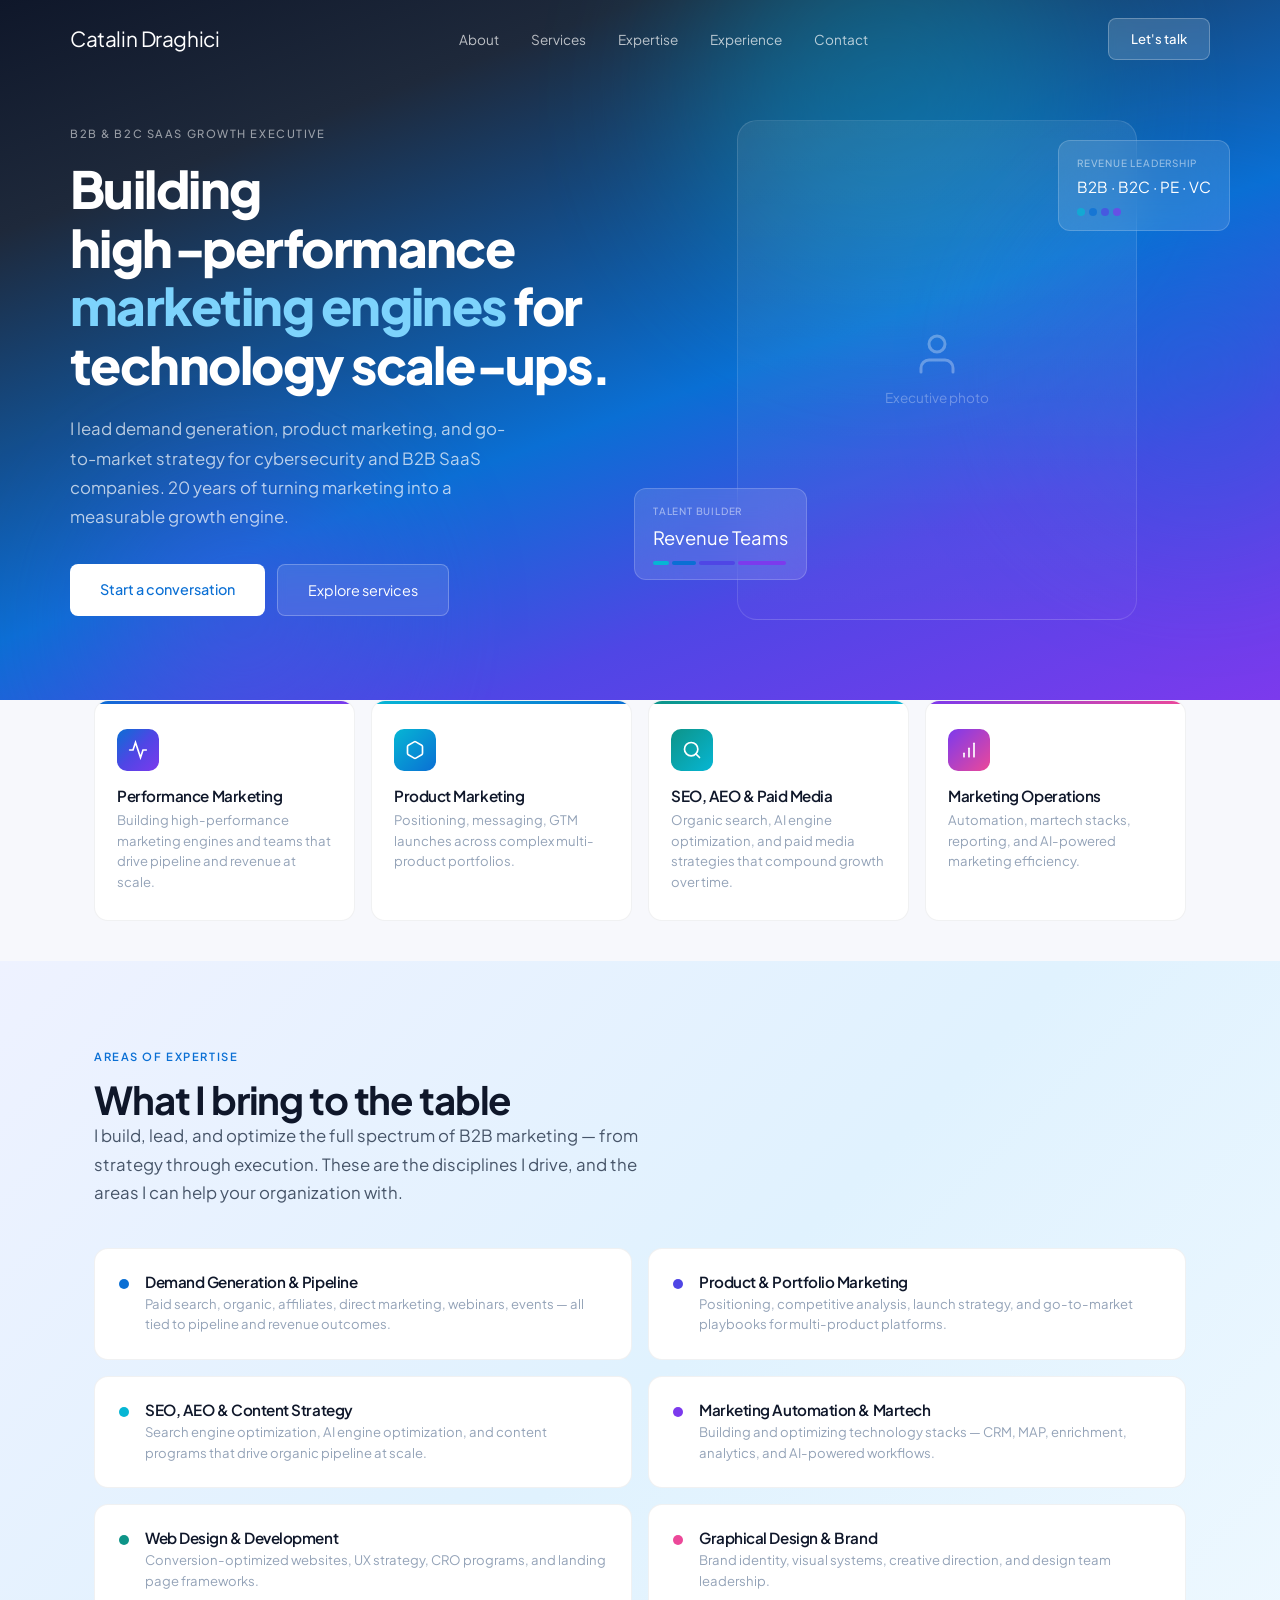
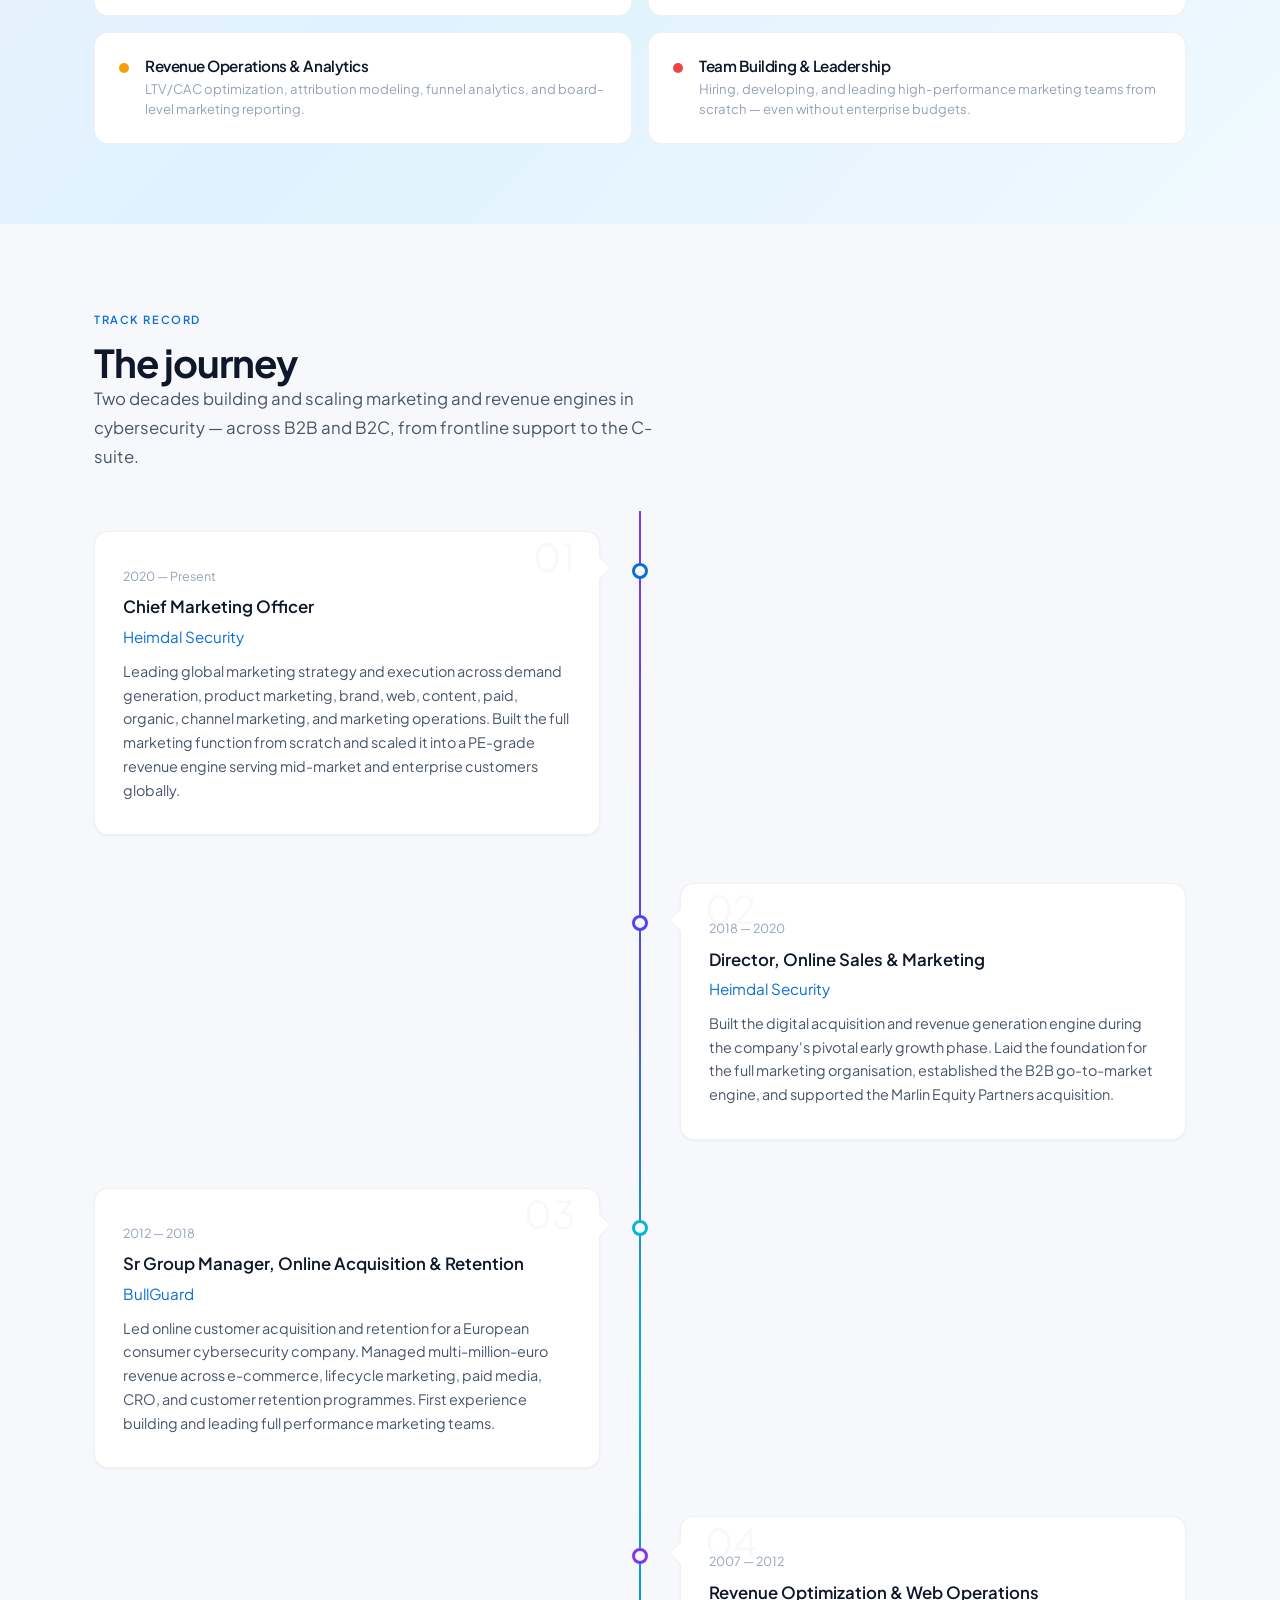
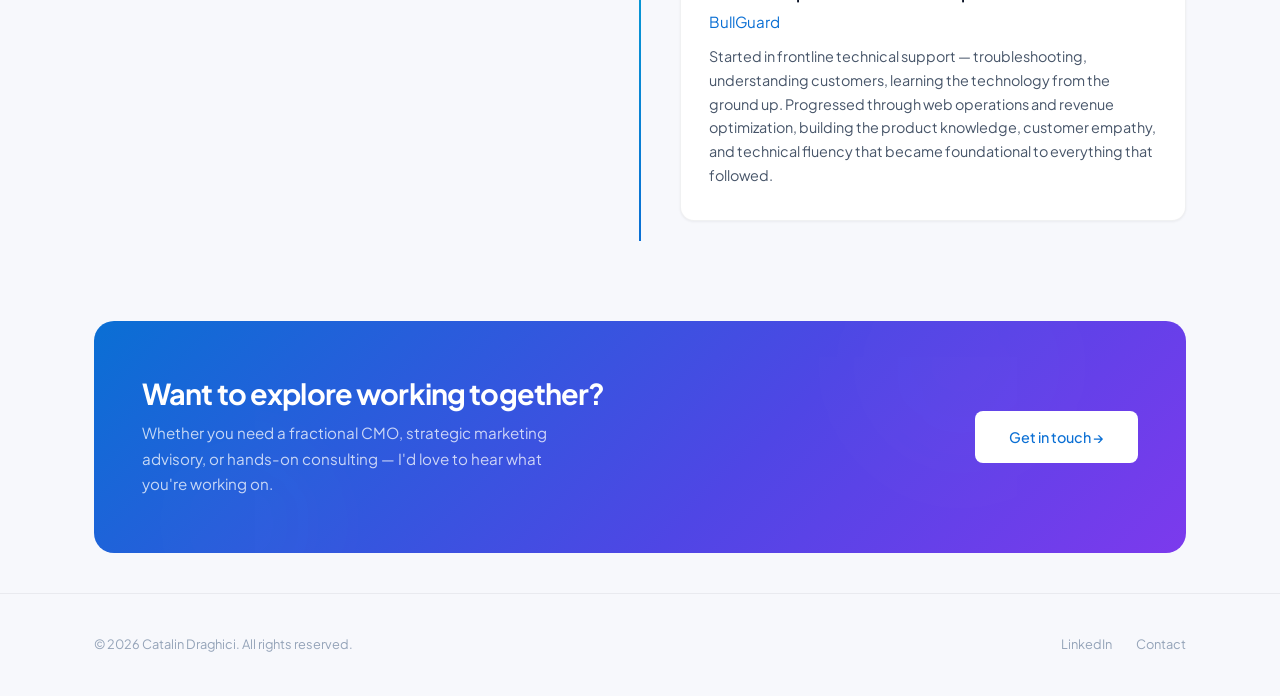
==== commit efd70464: "Update index.html" ====
--- a/index.html
+++ b/index.html
@@ -92,7 +92,7 @@
     <div class="container hero-content">
       <div class="hero-left">
         <div class="hero-tag">B2B &amp; B2C SaaS Growth Executive</div>
-        <h1>Building high-performance <em>marketing engines</em> for technology scale-ups.</h1>
+        <h1>Building high&#8209;performance <em>marketing engines</em> for technology scale&#8209;ups.</h1>
         <p class="hero-sub">I lead demand generation, product marketing, and go-to-market strategy for cybersecurity and B2B SaaS companies. 20 years of turning marketing into a measurable growth engine.</p>
         <div class="hero-btns">
           <a href="contact.html" class="btn-white">Start a conversation</a>
--- a/css/style.css
+++ b/css/style.css
@@ -4,7 +4,7 @@
    ============================================================ */
 
 /* --- Google Fonts --- */
-@import url('https://fonts.googleapis.com/css2?family=DM+Sans:ital,opsz,wght@0,9..40,300;0,9..40,400;0,9..40,500;0,9..40,600;1,9..40,400&family=Instrument+Serif:ital@0;1&display=swap');
+@import url('https://fonts.googleapis.com/css2?family=Plus+Jakarta+Sans:ital,wght@0,300;0,400;0,500;0,600;0,700;0,800;1,400&display=swap');
 
 /* --- CSS Variables --- */
 :root {
@@ -32,8 +32,8 @@
   --border-strong: rgba(15,23,42,0.1);
   --glass: rgba(255,255,255,0.12);
   --glass-border: rgba(255,255,255,0.18);
-  --fd: 'Instrument Serif', Georgia, serif;
-  --fb: 'DM Sans', -apple-system, sans-serif;
+  --fd: 'Plus Jakarta Sans', -apple-system, sans-serif;
+  --fb: 'Plus Jakarta Sans', -apple-system, sans-serif;
   --radius: 14px;
   --radius-sm: 8px;
   --radius-lg: 20px;
@@ -55,9 +55,9 @@
 .container { max-width: 1140px; margin: 0 auto; padding: 0 24px; }
 
 /* --- Typography --- */
-h1, h2, h3, h4 { font-family: var(--fd); color: var(--text-h); letter-spacing: -0.02em; line-height: 1.15; }
-h1 { font-size: clamp(2.2rem, 5vw, 3.2rem); }
-h2 { font-size: clamp(1.8rem, 3.5vw, 2.4rem); }
+h1, h2, h3, h4 { font-family: var(--fd); color: var(--text-h); letter-spacing: -0.03em; line-height: 1.15; font-weight: 700; }
+h1 { font-size: clamp(2.2rem, 5vw, 3.2rem); font-weight: 800; }
+h2 { font-size: clamp(1.8rem, 3.5vw, 2.4rem); font-weight: 700; }
 h3 { font-size: 1.25rem; }
 .section-tag { font-family: var(--fb); font-size: 0.7rem; letter-spacing: 0.14em; text-transform: uppercase; color: var(--accent); font-weight: 600; margin-bottom: 12px; display: inline-block; }
 .section-sub { font-size: 1.05rem; color: var(--text-b); max-width: 560px; margin-bottom: 40px; line-height: 1.7; }
@@ -98,7 +98,7 @@
 .hero-content { position: relative; z-index: 5; display: grid; grid-template-columns: 1fr 1fr; gap: 48px; padding: 120px 0 80px; align-items: center; }
 .hero-tag { font-family: var(--fb); font-size: 0.7rem; letter-spacing: 0.14em; text-transform: uppercase; color: rgba(255,255,255,0.55); font-weight: 500; margin-bottom: 16px; }
 .hero h1 { color: #FFFFFF; margin-bottom: 20px; }
-.hero h1 em { font-style: italic; color: #7DD3FC; }
+.hero h1 em { font-style: normal; color: #7DD3FC; font-weight: 800; }
 .hero-sub { font-size: 1.05rem; color: rgba(255,255,255,0.7); line-height: 1.75; margin-bottom: 32px; max-width: 460px; }
 .hero-btns { display: flex; gap: 12px; flex-wrap: wrap; }
 .btn-white { font-family: var(--fb); font-size: 0.9rem; font-weight: 500; background: white; color: var(--accent); border: none; padding: 13px 30px; border-radius: var(--radius-sm); cursor: pointer; transition: all var(--transition); }
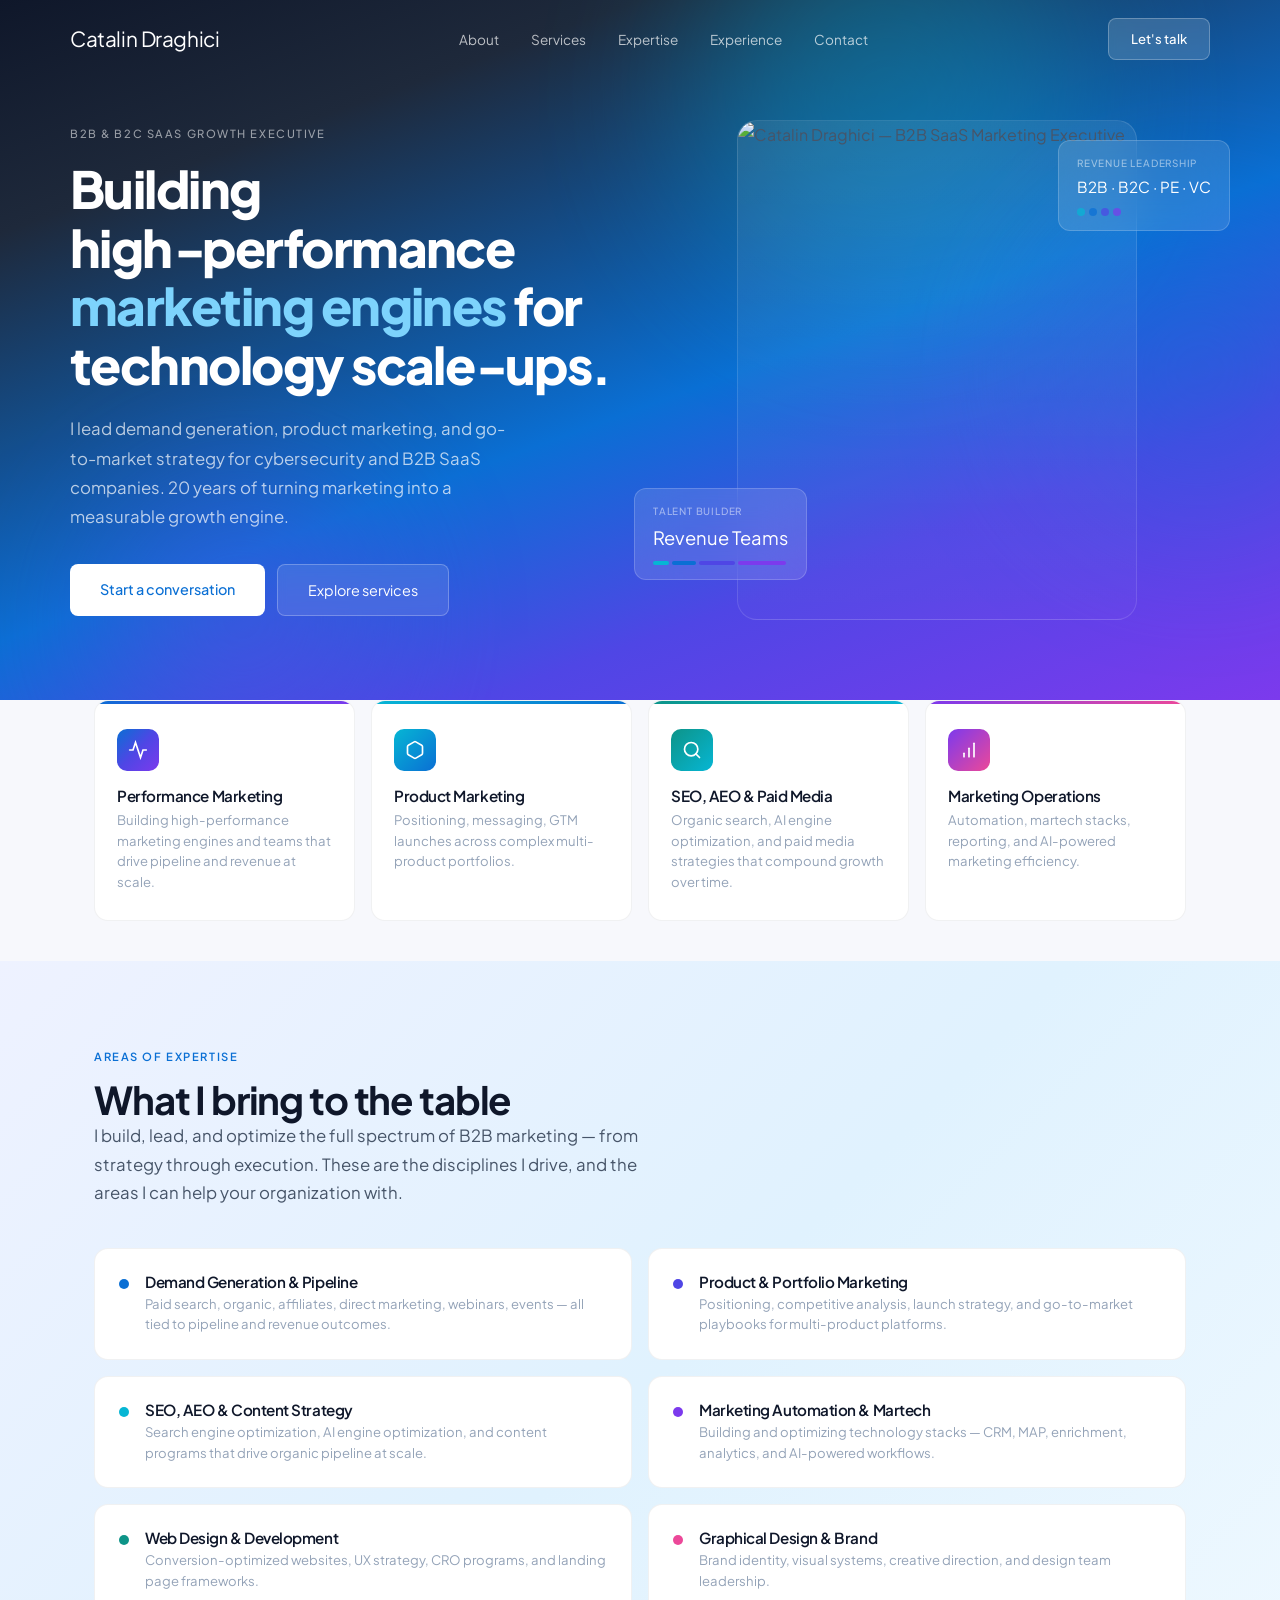
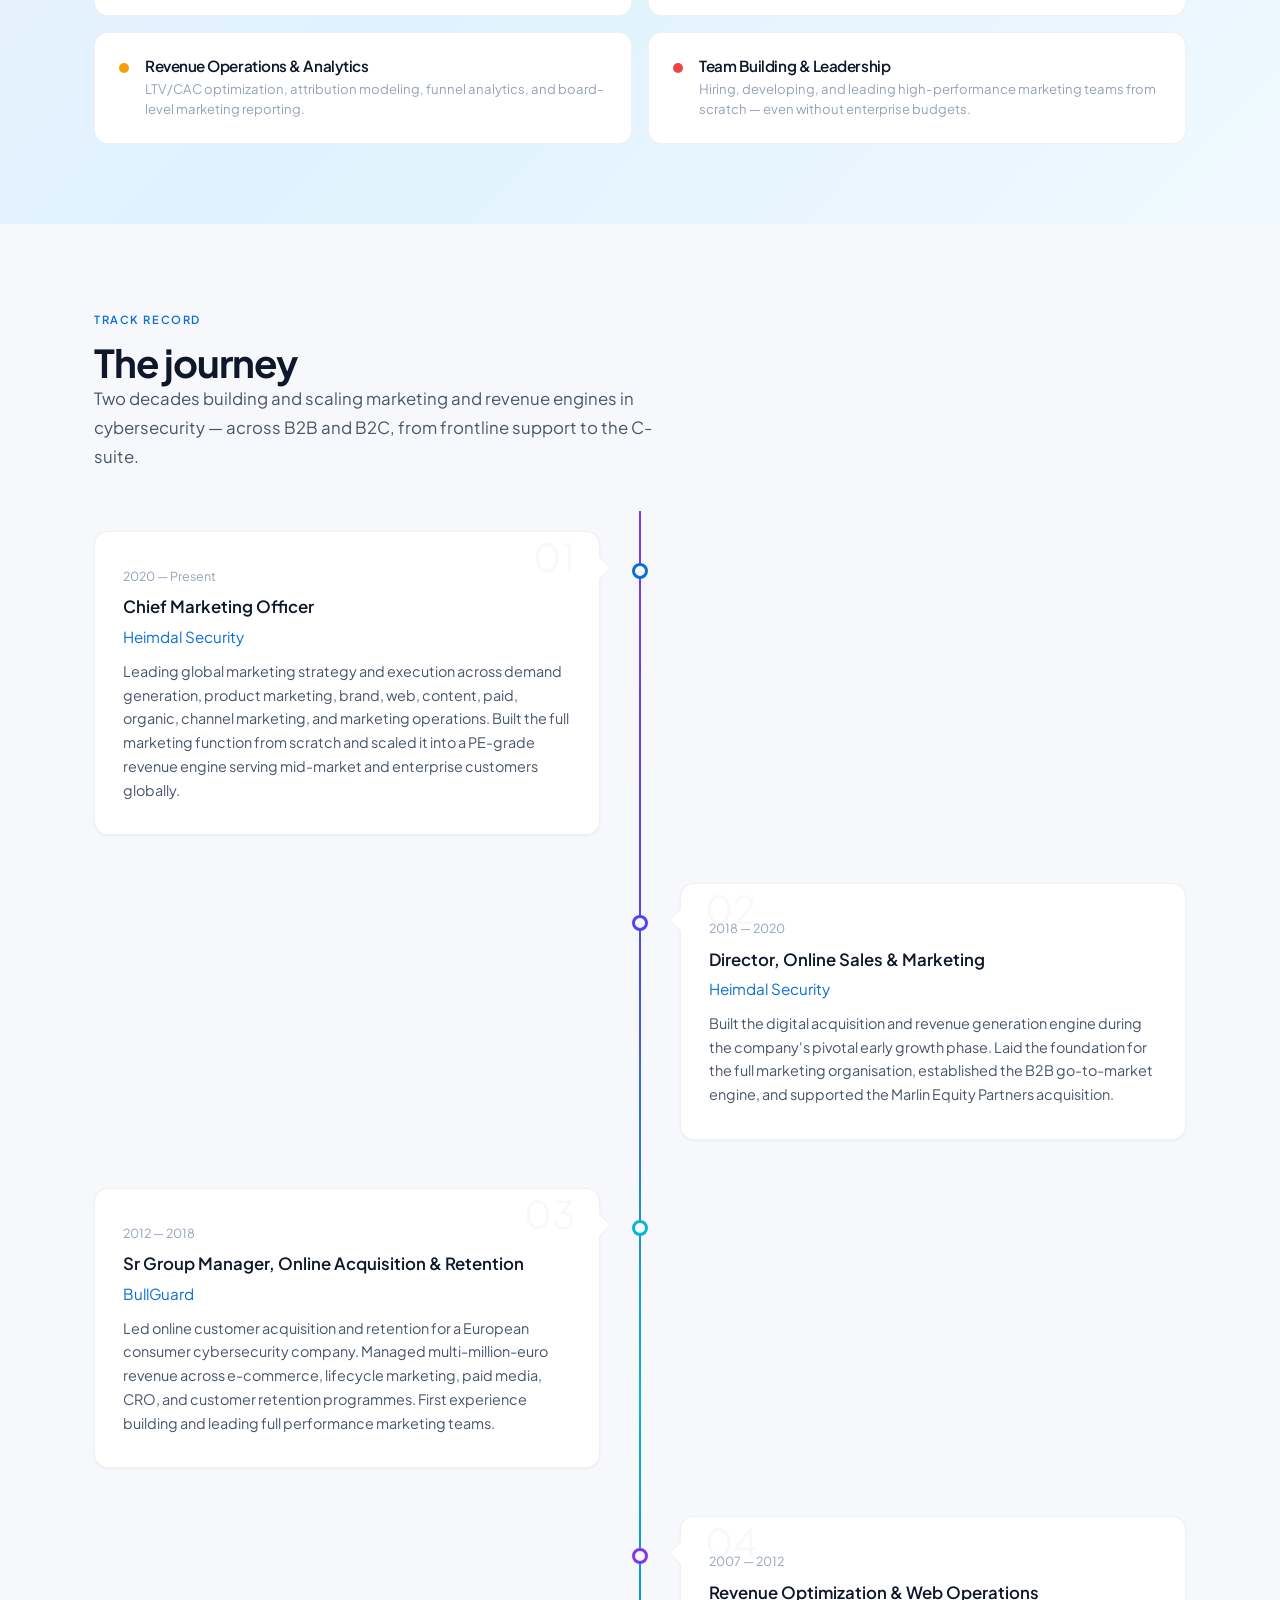
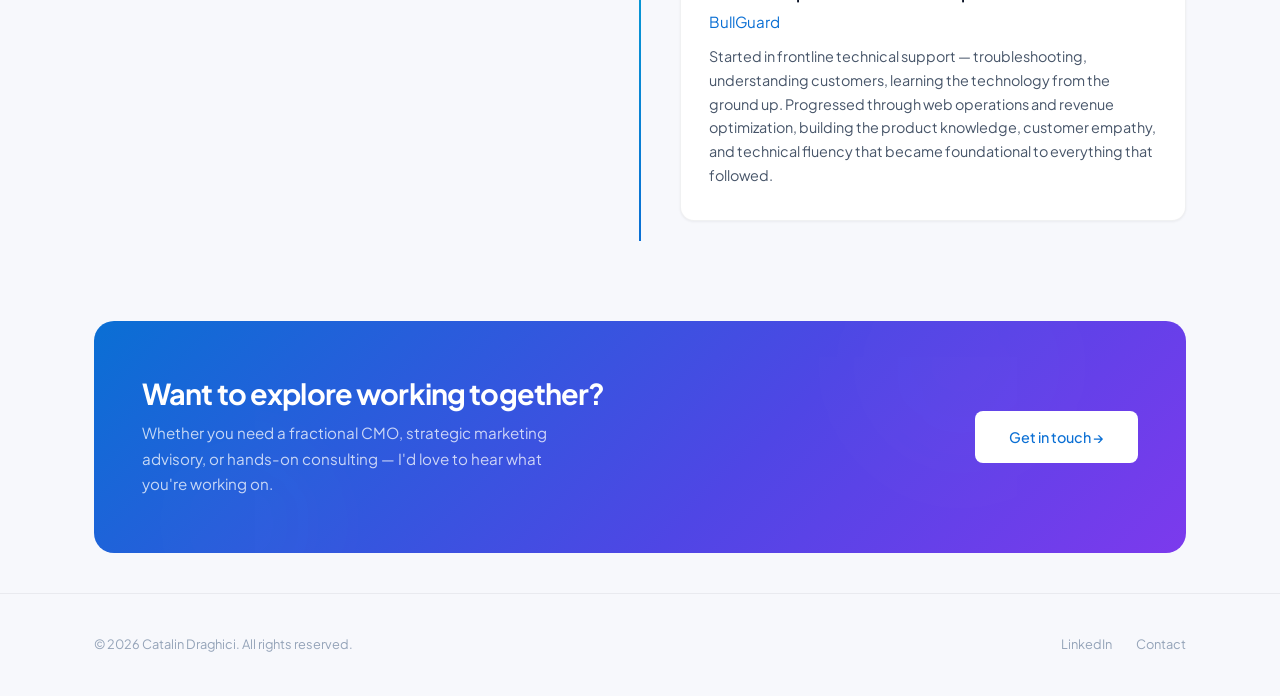
==== commit 04760dab: "Update index.html" ====
--- a/index.html
+++ b/index.html
@@ -101,11 +101,7 @@
       </div>
       <div class="hero-photo-wrap">
         <div class="hero-photo">
-          <!-- Replace this placeholder with your executive team photo -->
-          <div class="hero-photo-placeholder">
-            <svg width="48" height="48" viewBox="0 0 24 24" fill="none" stroke="rgba(255,255,255,0.3)" stroke-width="1.5" stroke-linecap="round" stroke-linejoin="round"><path d="M20 21v-2a4 4 0 0 0-4-4H8a4 4 0 0 0-4 4v2"/><circle cx="12" cy="7" r="4"/></svg>
-            <span>Executive photo</span>
-          </div>
+          <img src="img/catalin-draghici.png" alt="Catalin Draghici — B2B SaaS Marketing Executive" width="400" height="500">
         </div>
         <!-- Floating dashboard cards -->
         <div class="float-card fc-1">
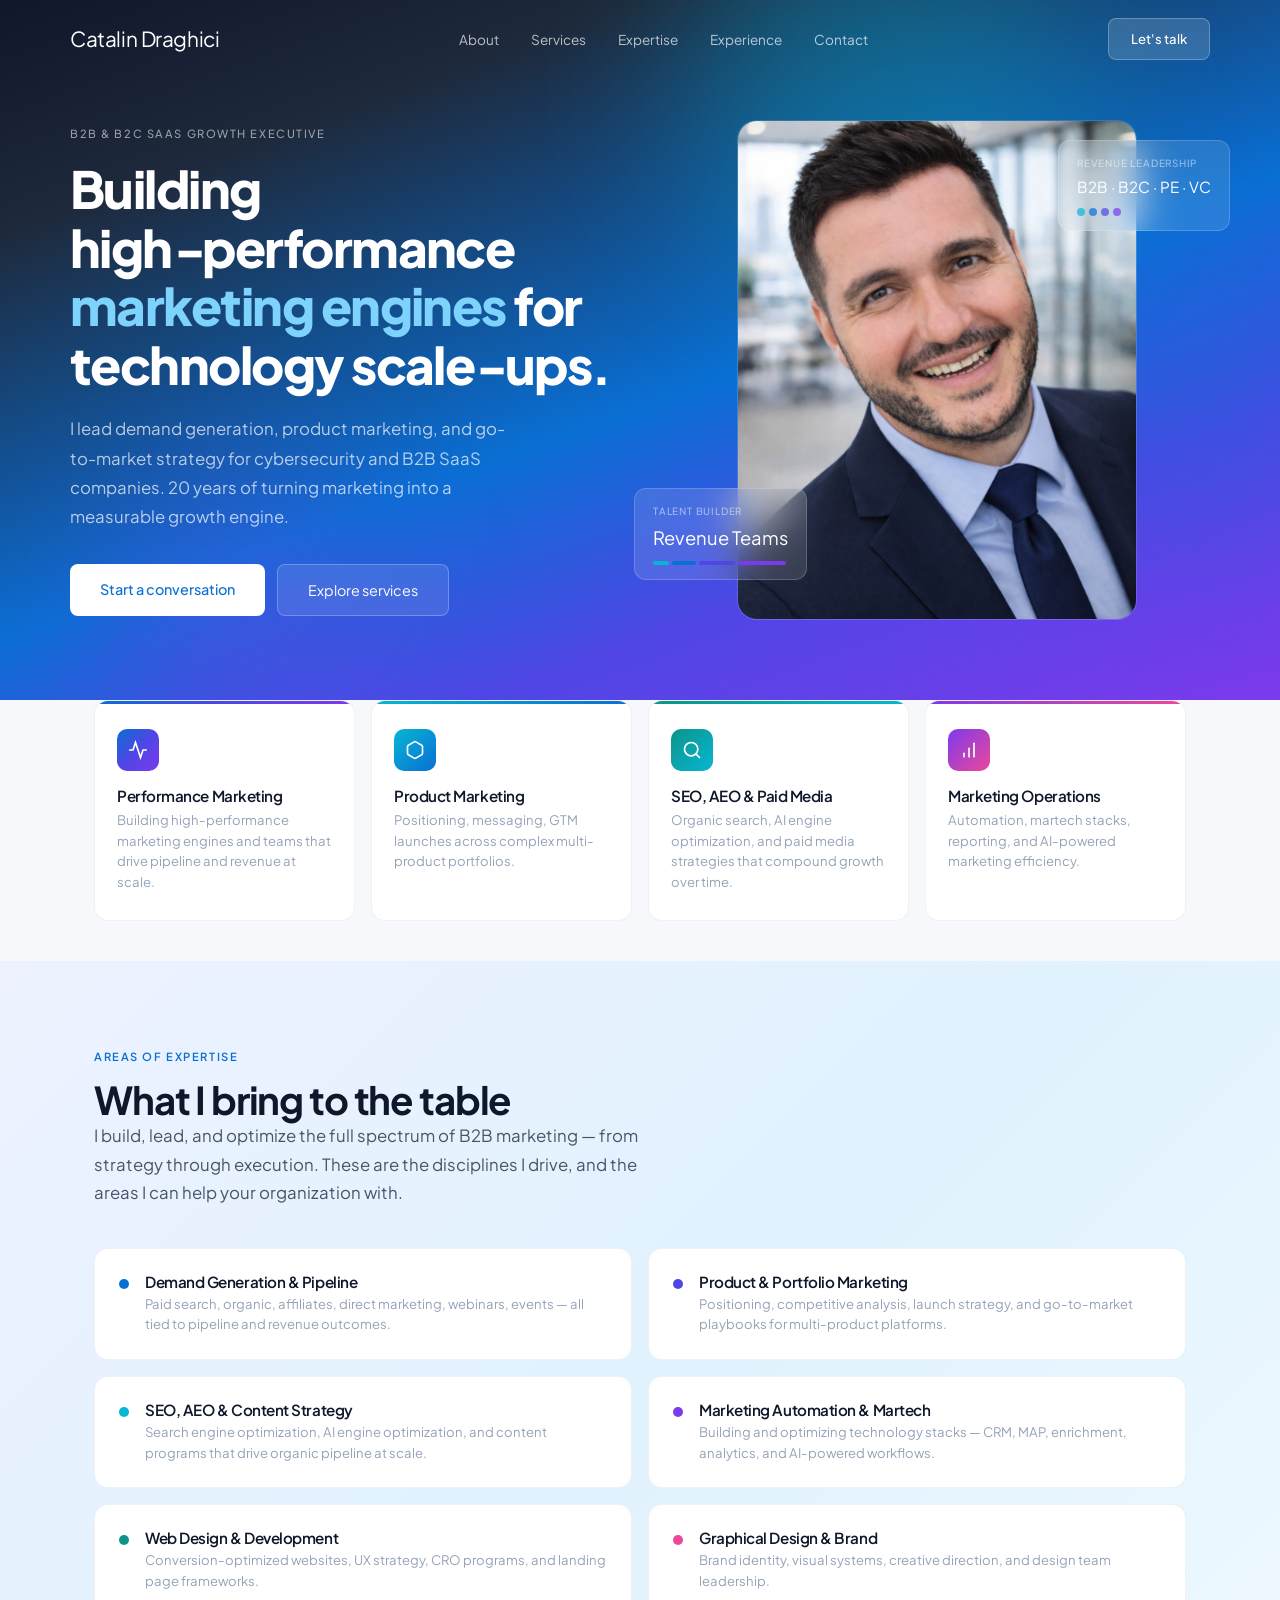
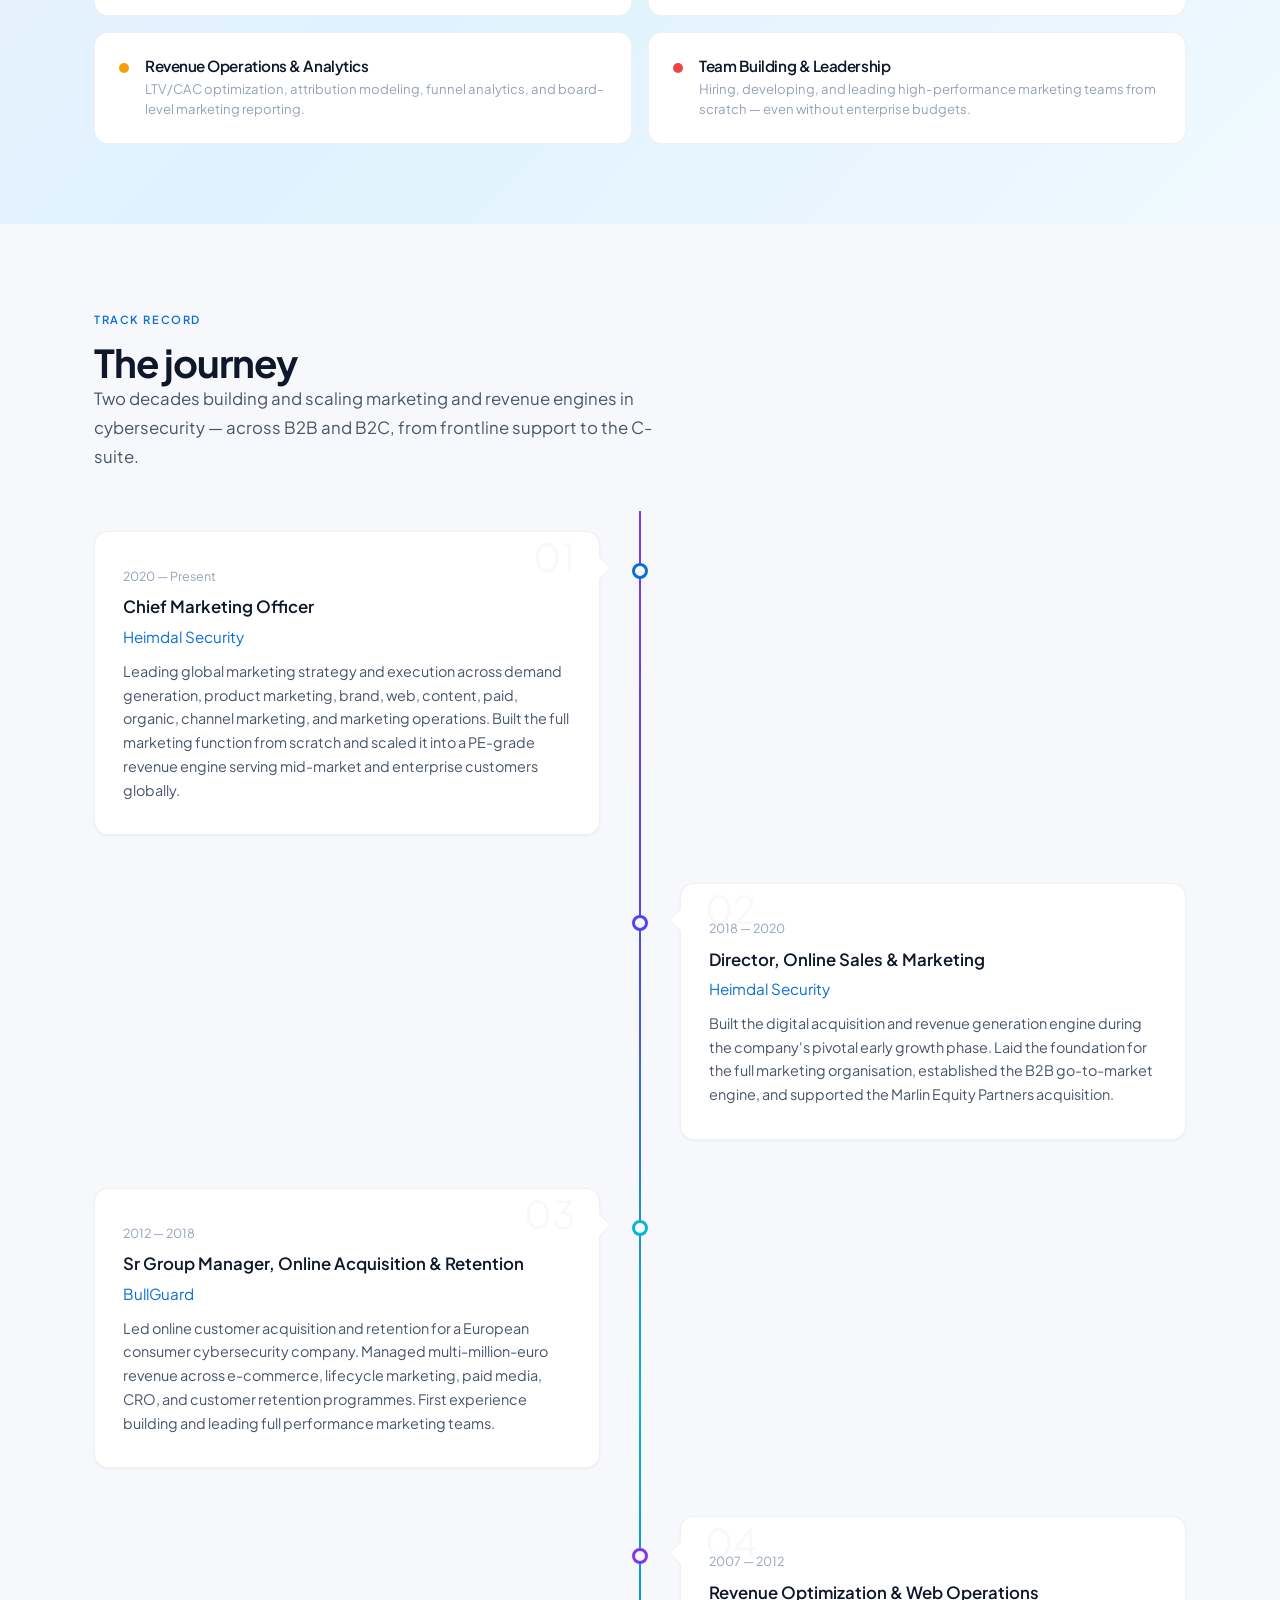
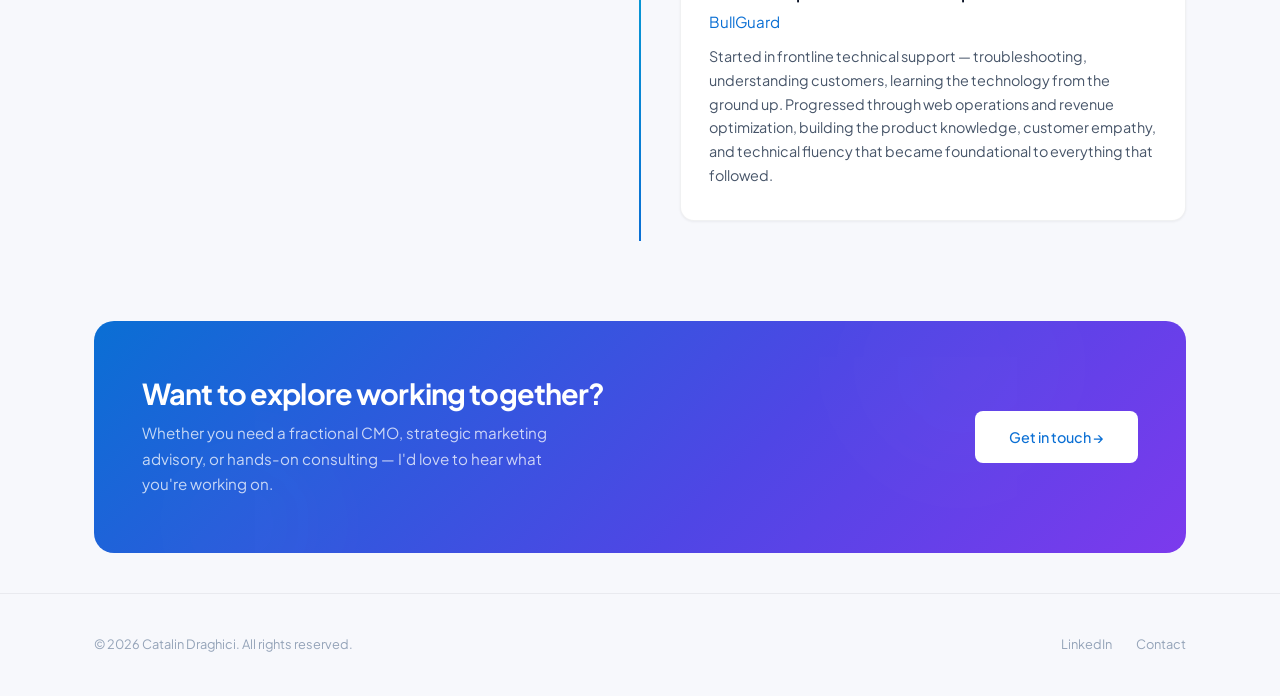
==== commit 21d7905a: "Add files via upload" ====
--- a/index.html
+++ b/index.html
@@ -9,6 +9,10 @@
   <meta name="author" content="Catalin Draghici">
   <meta name="robots" content="index, follow">
   <link rel="canonical" href="https://catalindraghici.com/">
+  <link rel="icon" type="image/x-icon" href="favicon.ico">
+  <link rel="icon" type="image/png" sizes="32x32" href="img/favicon-32.png">
+  <link rel="icon" type="image/png" sizes="192x192" href="img/favicon-192.png">
+  <link rel="apple-touch-icon" href="img/apple-touch-icon.png">
 
   <!-- Open Graph -->
   <meta property="og:type" content="website">
@@ -16,7 +20,9 @@
   <meta property="og:description" content="Fractional CMO, growth advisory, and marketing consulting for B2B technology scale-ups. 20 years scaling cybersecurity businesses across Europe, US, and the Middle East.">
   <meta property="og:url" content="https://catalindraghici.com/">
   <meta property="og:site_name" content="Catalin Draghici">
-  <!-- <meta property="og:image" content="https://catalindraghici.com/img/og-image.jpg"> -->
+  <meta property="og:image" content="https://www.catalindraghici.com/img/og-image.png">
+  <meta property="og:image:width" content="1200">
+  <meta property="og:image:height" content="630">
 
   <!-- Twitter Card -->
   <meta name="twitter:card" content="summary_large_image">
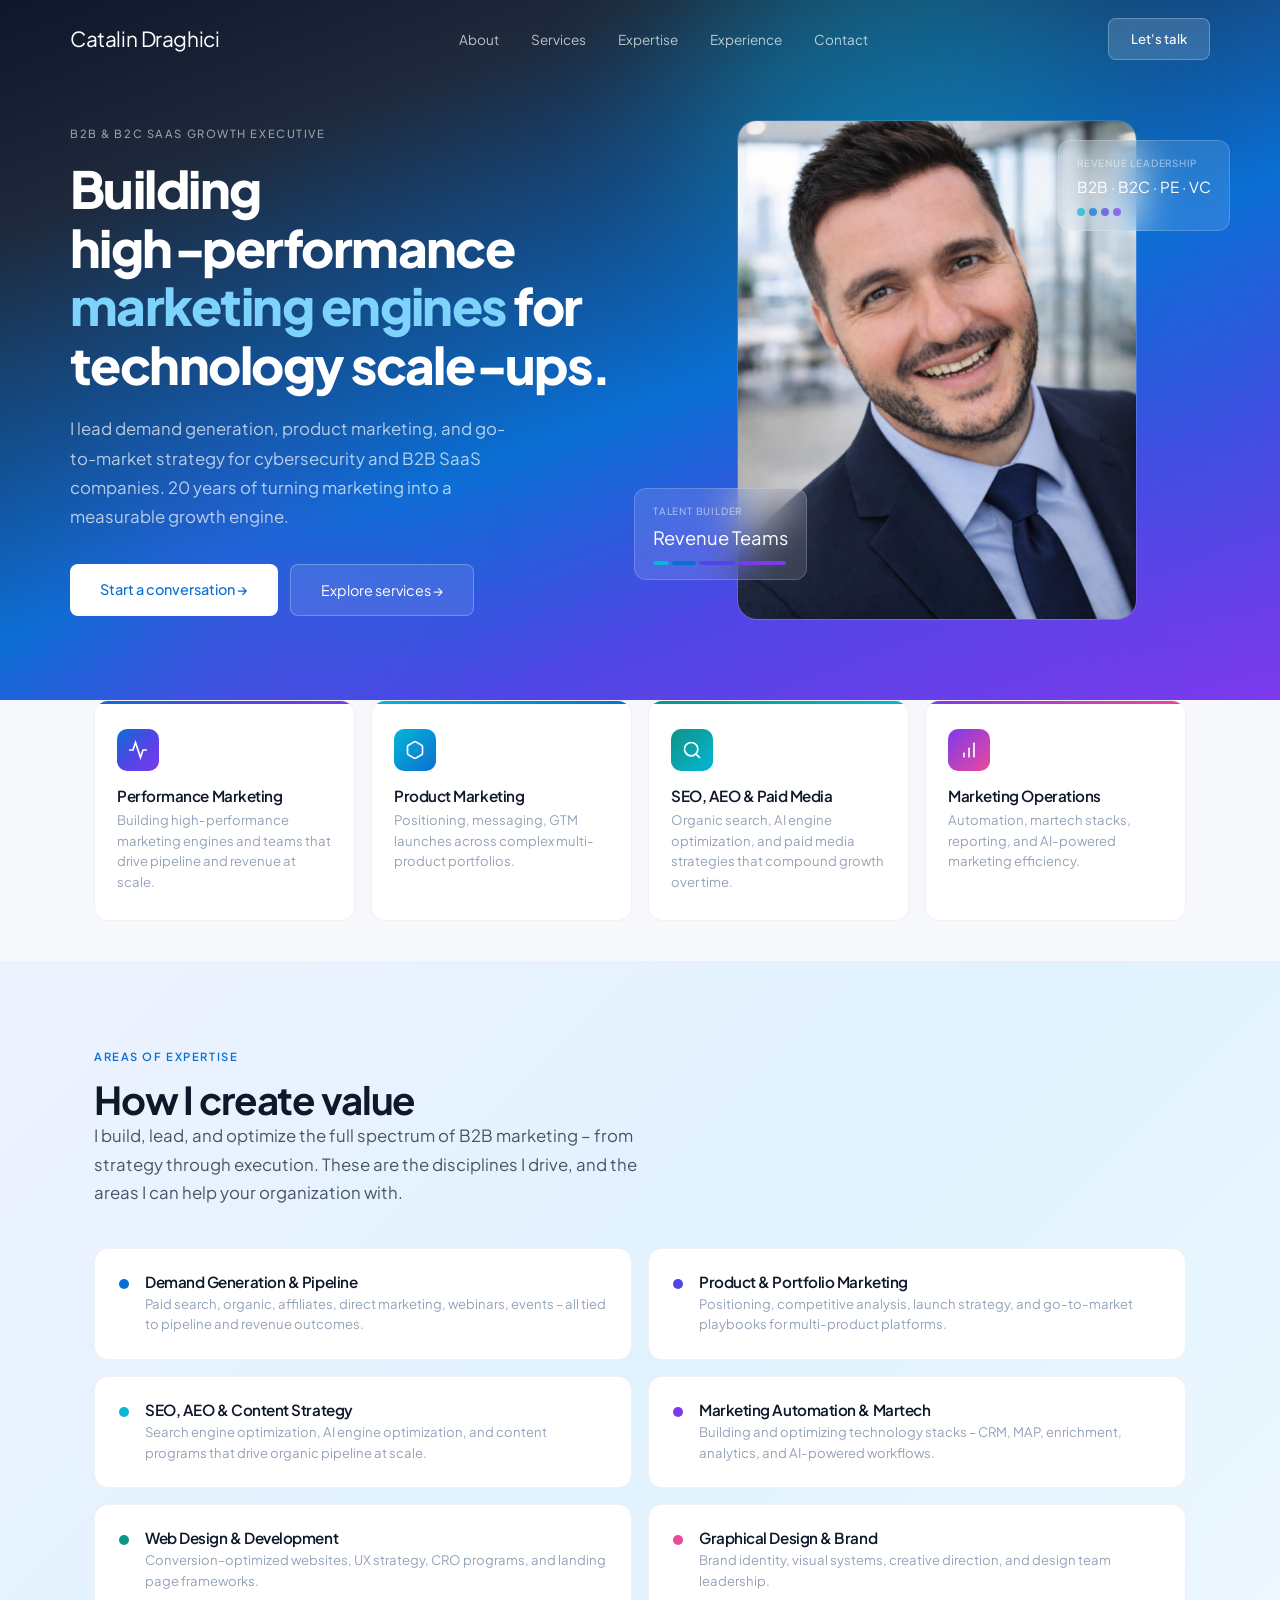
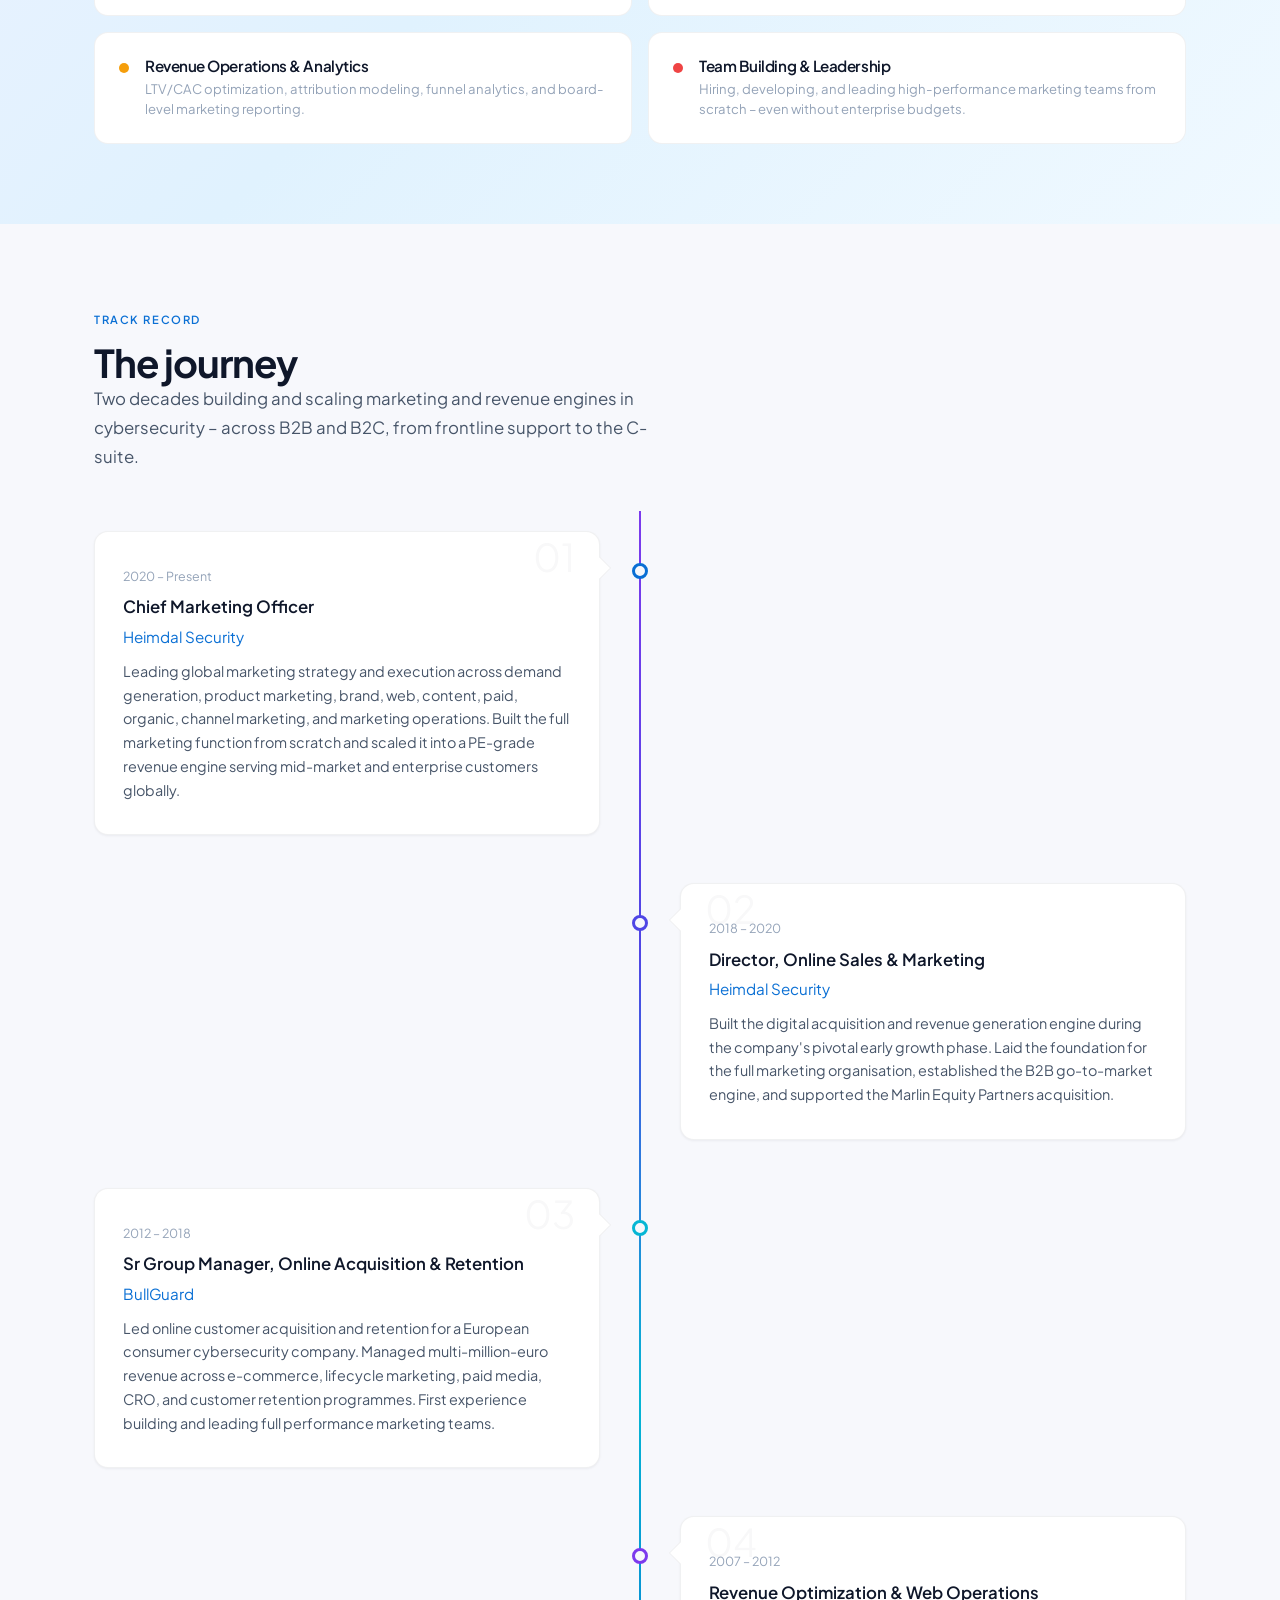
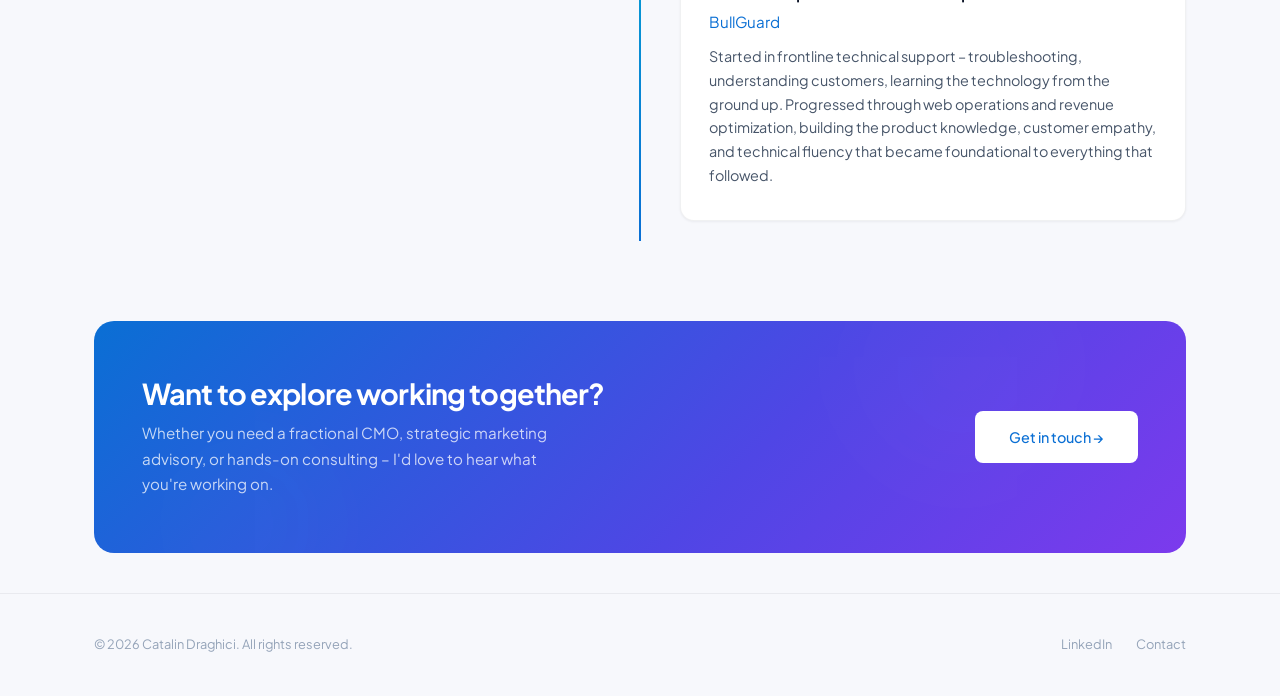
==== commit 6583d735: "Add files via upload" ====
--- a/index.html
+++ b/index.html
@@ -1,9 +1,17 @@
 <!DOCTYPE html>
 <html lang="en">
 <head>
+  <!-- Google tag (gtag.js) -->
+  <script async src="https://www.googletagmanager.com/gtag/js?id=G-FLWECK4TRM"></script>
+  <script>
+    window.dataLayer = window.dataLayer || [];
+    function gtag(){dataLayer.push(arguments);}
+    gtag('js', new Date());
+    gtag('config', 'G-FLWECK4TRM');
+  </script>
   <meta charset="UTF-8">
   <meta name="viewport" content="width=device-width, initial-scale=1.0">
-  <title>Catalin Draghici — B2B SaaS Growth Marketing Executive</title>
+  <title>Catalin Draghici – B2B SaaS Growth Marketing Executive</title>
   <meta name="description" content="Catalin Draghici is a B2B SaaS marketing executive with 20 years in cybersecurity. Fractional CMO, growth advisory, and marketing consulting for technology scale-ups.">
   <meta name="keywords" content="Catalin Draghici, Fractional CMO, B2B SaaS marketing, cybersecurity marketing, demand generation, growth marketing, marketing consulting">
   <meta name="author" content="Catalin Draghici">
@@ -16,7 +24,7 @@
 
   <!-- Open Graph -->
   <meta property="og:type" content="website">
-  <meta property="og:title" content="Catalin Draghici — B2B SaaS Growth Marketing Executive">
+  <meta property="og:title" content="Catalin Draghici – B2B SaaS Growth Marketing Executive">
   <meta property="og:description" content="Fractional CMO, growth advisory, and marketing consulting for B2B technology scale-ups. 20 years scaling cybersecurity businesses across Europe, US, and the Middle East.">
   <meta property="og:url" content="https://catalindraghici.com/">
   <meta property="og:site_name" content="Catalin Draghici">
@@ -26,7 +34,7 @@
 
   <!-- Twitter Card -->
   <meta name="twitter:card" content="summary_large_image">
-  <meta name="twitter:title" content="Catalin Draghici — B2B SaaS Growth Marketing Executive">
+  <meta name="twitter:title" content="Catalin Draghici – B2B SaaS Growth Marketing Executive">
   <meta name="twitter:description" content="Fractional CMO, growth advisory, and marketing consulting for B2B technology scale-ups.">
 
   <!-- Schema.org Person Markup -->
@@ -101,13 +109,13 @@
         <h1>Building high&#8209;performance <em>marketing engines</em> for technology scale&#8209;ups.</h1>
         <p class="hero-sub">I lead demand generation, product marketing, and go-to-market strategy for cybersecurity and B2B SaaS companies. 20 years of turning marketing into a measurable growth engine.</p>
         <div class="hero-btns">
-          <a href="contact.html" class="btn-white">Start a conversation</a>
-          <a href="services.html" class="btn-outline">Explore services</a>
+          <a href="contact.html" class="btn-white">Start a conversation &rarr;</a>
+          <a href="services.html" class="btn-outline">Explore services &rarr;</a>
         </div>
       </div>
       <div class="hero-photo-wrap">
         <div class="hero-photo">
-          <img src="img/catalin-draghici.png" alt="Catalin Draghici — B2B SaaS Marketing Executive" width="400" height="500">
+          <img src="img/catalin-draghici.png" alt="Catalin Draghici – B2B SaaS Marketing Executive" width="400" height="500">
         </div>
         <!-- Floating dashboard cards -->
         <div class="float-card fc-1">
@@ -172,15 +180,15 @@
   <section id="expertise" class="section section-alt">
     <div class="container">
       <div class="section-tag fade-in">Areas of expertise</div>
-      <h2 class="fade-in">What I bring to the table</h2>
-      <p class="section-sub fade-in">I build, lead, and optimize the full spectrum of B2B marketing — from strategy through execution. These are the disciplines I drive, and the areas I can help your organization with.</p>
+      <h2 class="fade-in">How I create value</h2>
+      <p class="section-sub fade-in">I build, lead, and optimize the full spectrum of B2B marketing – from strategy through execution. These are the disciplines I drive, and the areas I can help your organization with.</p>
 
       <div class="capabilities-grid">
         <div class="cap-item fade-in">
           <div class="cap-dot"></div>
           <div>
             <h4>Demand Generation &amp; Pipeline</h4>
-            <p>Paid search, organic, affiliates, direct marketing, webinars, events — all tied to pipeline and revenue outcomes.</p>
+            <p>Paid search, organic, affiliates, direct marketing, webinars, events – all tied to pipeline and revenue outcomes.</p>
           </div>
         </div>
         <div class="cap-item fade-in fade-in-delay-1">
@@ -201,7 +209,7 @@
           <div class="cap-dot"></div>
           <div>
             <h4>Marketing Automation &amp; Martech</h4>
-            <p>Building and optimizing technology stacks — CRM, MAP, enrichment, analytics, and AI-powered workflows.</p>
+            <p>Building and optimizing technology stacks – CRM, MAP, enrichment, analytics, and AI-powered workflows.</p>
           </div>
         </div>
         <div class="cap-item fade-in">
@@ -229,7 +237,7 @@
           <div class="cap-dot"></div>
           <div>
             <h4>Team Building &amp; Leadership</h4>
-            <p>Hiring, developing, and leading high-performance marketing teams from scratch — even without enterprise budgets.</p>
+            <p>Hiring, developing, and leading high-performance marketing teams from scratch – even without enterprise budgets.</p>
           </div>
         </div>
       </div>
@@ -241,13 +249,13 @@
     <div class="container">
       <div class="section-tag fade-in">Track record</div>
       <h2 class="fade-in">The journey</h2>
-      <p class="section-sub fade-in">Two decades building and scaling marketing and revenue engines in cybersecurity — across B2B and B2C, from frontline support to the C-suite.</p>
+      <p class="section-sub fade-in">Two decades building and scaling marketing and revenue engines in cybersecurity – across B2B and B2C, from frontline support to the C-suite.</p>
 
       <div class="journey">
         <div class="journey-step fade-in">
           <div class="journey-card">
             <div class="journey-num">01</div>
-            <div class="timeline-date">2020 — Present</div>
+            <div class="timeline-date">2020 – Present</div>
             <div class="timeline-role" style="margin-top:6px;">Chief Marketing Officer</div>
             <div class="timeline-co">Heimdal Security</div>
             <div class="timeline-desc">Leading global marketing strategy and execution across demand generation, product marketing, brand, web, content, paid, organic, channel marketing, and marketing operations. Built the full marketing function from scratch and scaled it into a PE-grade revenue engine serving mid-market and enterprise customers globally.</div>
@@ -257,7 +265,7 @@
         <div class="journey-step fade-in fade-in-delay-1">
           <div class="journey-card">
             <div class="journey-num">02</div>
-            <div class="timeline-date">2018 — 2020</div>
+            <div class="timeline-date">2018 – 2020</div>
             <div class="timeline-role" style="margin-top:6px;">Director, Online Sales &amp; Marketing</div>
             <div class="timeline-co">Heimdal Security</div>
             <div class="timeline-desc">Built the digital acquisition and revenue generation engine during the company's pivotal early growth phase. Laid the foundation for the full marketing organisation, established the B2B go-to-market engine, and supported the Marlin Equity Partners acquisition.</div>
@@ -267,7 +275,7 @@
         <div class="journey-step fade-in fade-in-delay-2">
           <div class="journey-card">
             <div class="journey-num">03</div>
-            <div class="timeline-date">2012 — 2018</div>
+            <div class="timeline-date">2012 – 2018</div>
             <div class="timeline-role" style="margin-top:6px;">Sr Group Manager, Online Acquisition &amp; Retention</div>
             <div class="timeline-co">BullGuard</div>
             <div class="timeline-desc">Led online customer acquisition and retention for a European consumer cybersecurity company. Managed multi-million-euro revenue across e-commerce, lifecycle marketing, paid media, CRO, and customer retention programmes. First experience building and leading full performance marketing teams.</div>
@@ -277,10 +285,10 @@
         <div class="journey-step fade-in fade-in-delay-3">
           <div class="journey-card">
             <div class="journey-num">04</div>
-            <div class="timeline-date">2007 — 2012</div>
+            <div class="timeline-date">2007 – 2012</div>
             <div class="timeline-role" style="margin-top:6px;">Revenue Optimization &amp; Web Operations</div>
             <div class="timeline-co">BullGuard</div>
-            <div class="timeline-desc">Started in frontline technical support — troubleshooting, understanding customers, learning the technology from the ground up. Progressed through web operations and revenue optimization, building the product knowledge, customer empathy, and technical fluency that became foundational to everything that followed.</div>
+            <div class="timeline-desc">Started in frontline technical support – troubleshooting, understanding customers, learning the technology from the ground up. Progressed through web operations and revenue optimization, building the product knowledge, customer empathy, and technical fluency that became foundational to everything that followed.</div>
           </div>
           <div class="journey-dot"></div>
         </div>
@@ -295,7 +303,7 @@
       <div class="orb cta-orb-2" aria-hidden="true"></div>
       <div class="cta-text">
         <h2>Want to explore working together?</h2>
-        <p>Whether you need a fractional CMO, strategic marketing advisory, or hands-on consulting — I'd love to hear what you're working on.</p>
+        <p>Whether you need a fractional CMO, strategic marketing advisory, or hands-on consulting – I'd love to hear what you're working on.</p>
       </div>
       <a href="contact.html" class="btn-cta">Get in touch &rarr;</a>
     </div>
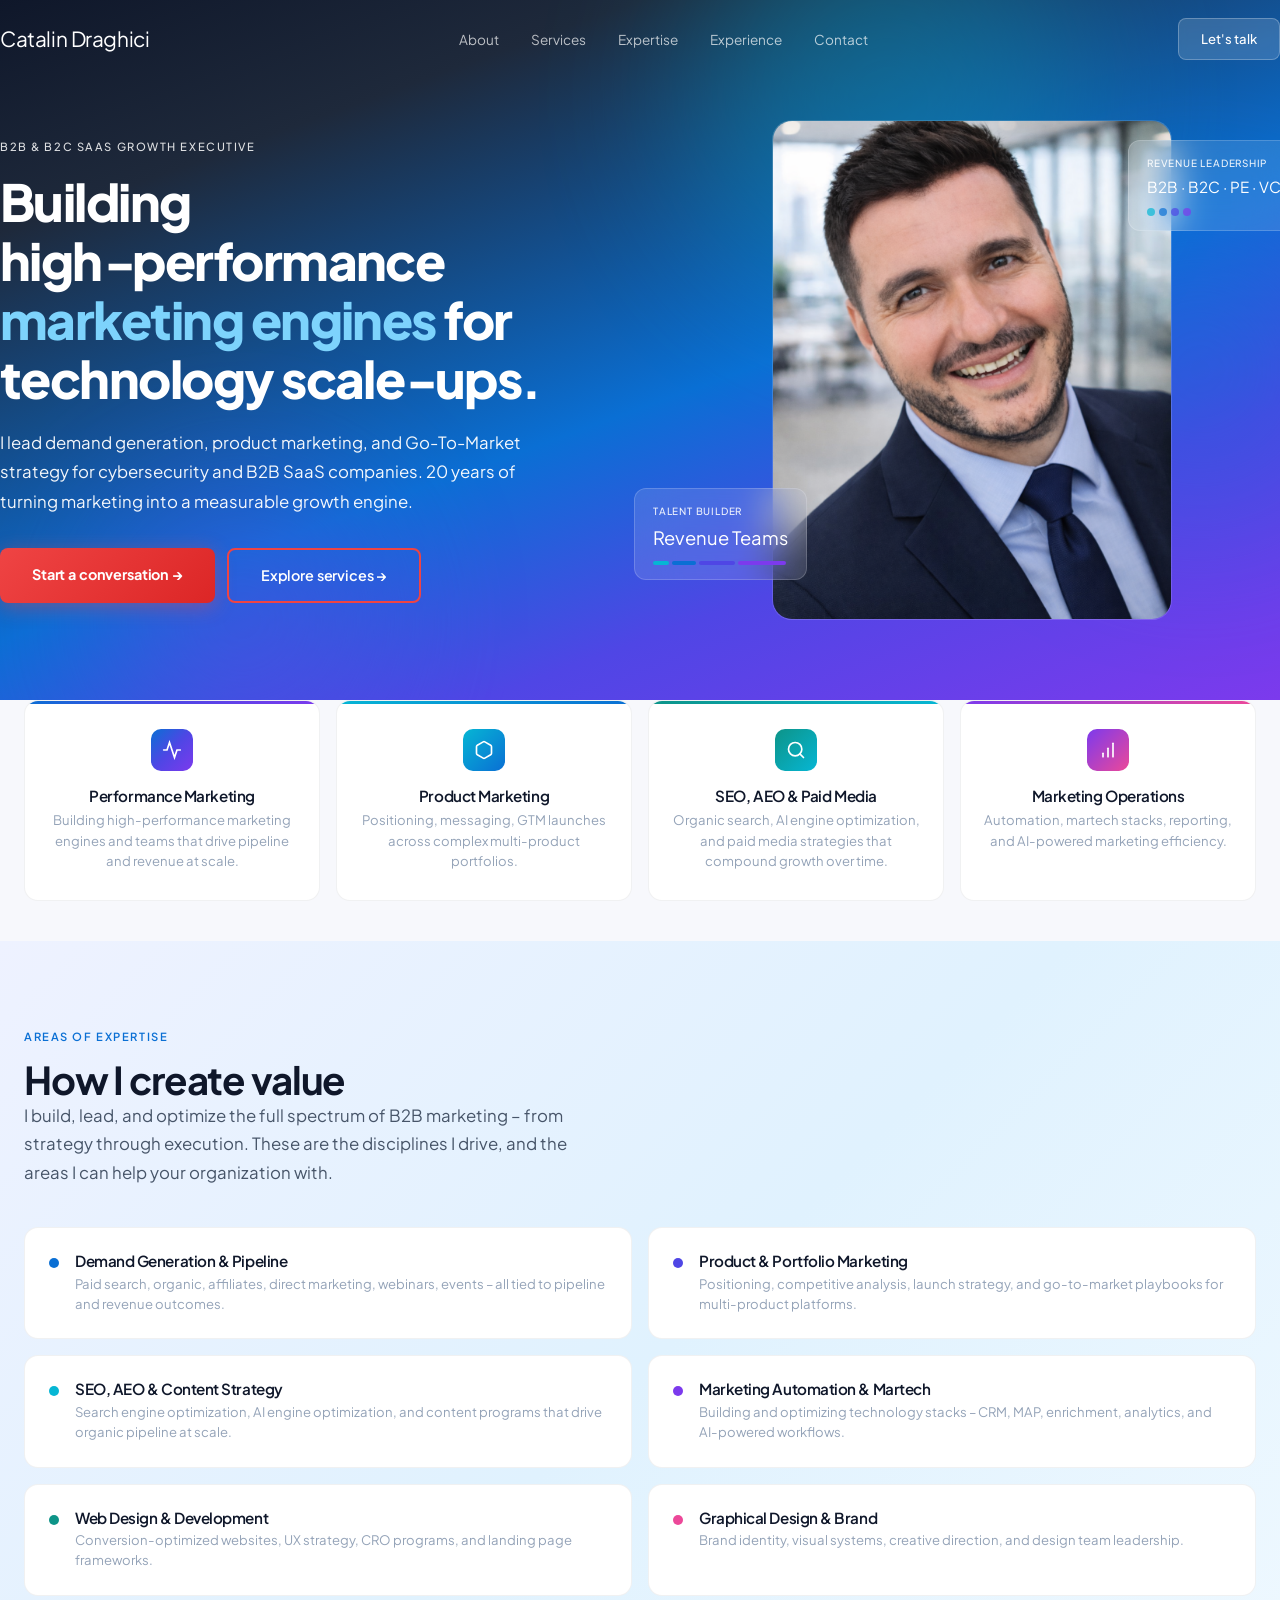
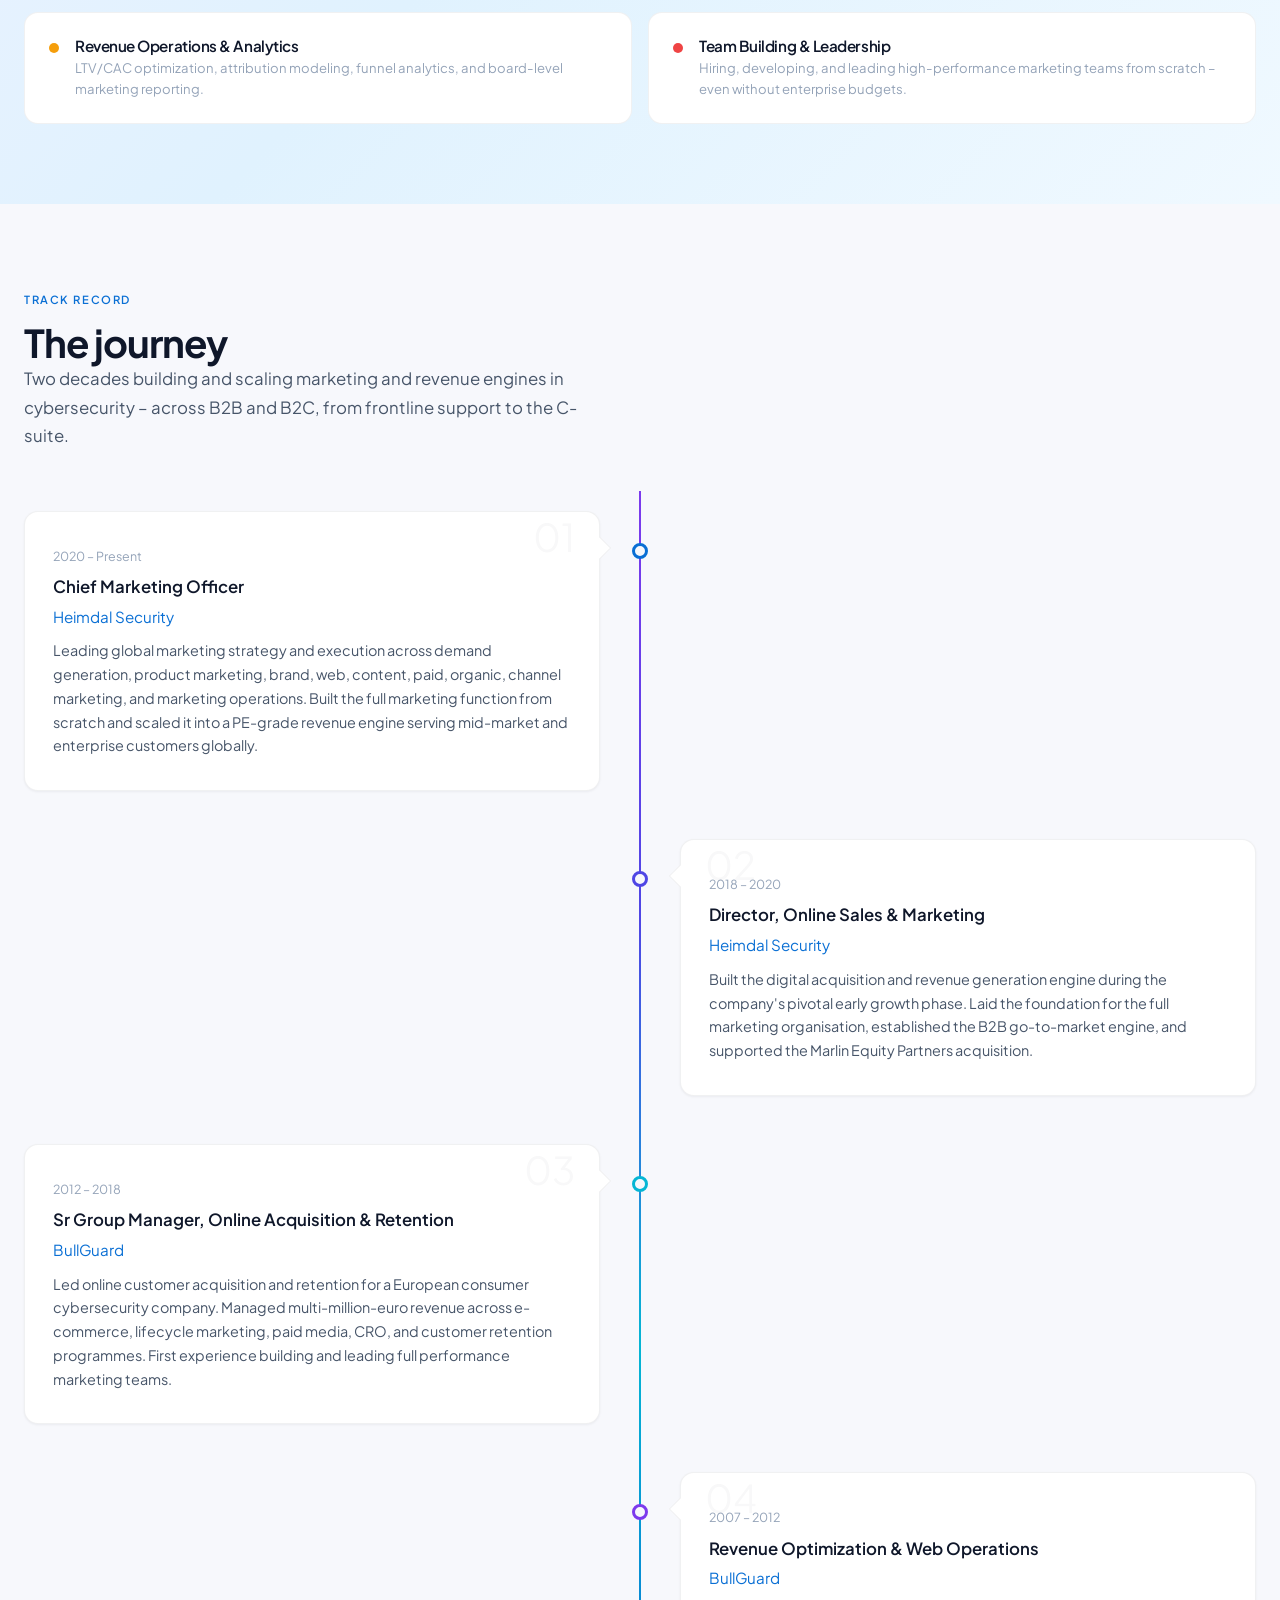
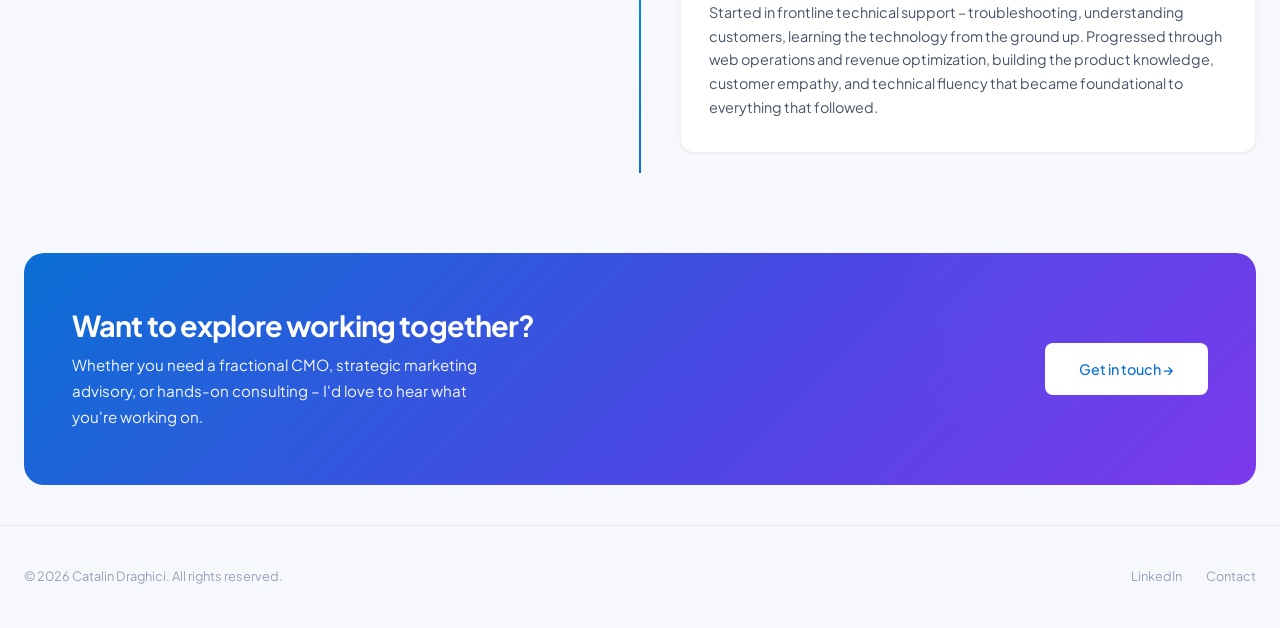
==== commit a06f041f: "Add files via upload" ====
--- a/index.html
+++ b/index.html
@@ -107,7 +107,7 @@
       <div class="hero-left">
         <div class="hero-tag">B2B &amp; B2C SaaS Growth Executive</div>
         <h1>Building high&#8209;performance <em>marketing engines</em> for technology scale&#8209;ups.</h1>
-        <p class="hero-sub">I lead demand generation, product marketing, and go-to-market strategy for cybersecurity and B2B SaaS companies. 20 years of turning marketing into a measurable growth engine.</p>
+        <p class="hero-sub">I lead demand generation, product marketing, and Go-To-Market strategy for cybersecurity and B2B SaaS companies. 20 years of turning marketing into a measurable growth engine.</p>
         <div class="hero-btns">
           <a href="contact.html" class="btn-white">Start a conversation &rarr;</a>
           <a href="services.html" class="btn-outline">Explore services &rarr;</a>
--- a/css/style.css
+++ b/css/style.css
@@ -52,7 +52,7 @@
 ul { list-style: none; }
 
 /* --- Container --- */
-.container { max-width: 1140px; margin: 0 auto; padding: 0 24px; }
+.container { max-width: 1320px; margin: 0 auto; padding: 0 24px; }
 
 /* --- Typography --- */
 h1, h2, h3, h4 { font-family: var(--fd); color: var(--text-h); letter-spacing: -0.03em; line-height: 1.15; font-weight: 700; }
@@ -96,15 +96,15 @@
   66% { transform: translate(-15px, 10px); }
 }
 .hero-content { position: relative; z-index: 5; display: grid; grid-template-columns: 1fr 1fr; gap: 48px; padding: 120px 0 80px; align-items: center; }
-.hero-tag { font-family: var(--fb); font-size: 0.7rem; letter-spacing: 0.14em; text-transform: uppercase; color: rgba(255,255,255,0.55); font-weight: 500; margin-bottom: 16px; }
+.hero-tag { font-family: var(--fb); font-size: 0.7rem; letter-spacing: 0.14em; text-transform: uppercase; color: rgba(255,255,255,0.85); font-weight: 500; margin-bottom: 16px; }
 .hero h1 { color: #FFFFFF; margin-bottom: 20px; }
 .hero h1 em { font-style: normal; color: #7DD3FC; font-weight: 800; }
-.hero-sub { font-size: 1.05rem; color: rgba(255,255,255,0.7); line-height: 1.75; margin-bottom: 32px; max-width: 460px; }
+.hero-sub { font-size: 1.05rem; color: rgba(255,255,255,0.95); line-height: 1.75; margin-bottom: 32px; max-width: 560px; }
 .hero-btns { display: flex; gap: 12px; flex-wrap: wrap; }
-.btn-white { font-family: var(--fb); font-size: 0.9rem; font-weight: 500; background: white; color: var(--accent); border: none; padding: 13px 30px; border-radius: var(--radius-sm); cursor: pointer; transition: all var(--transition); }
-.btn-white:hover { transform: translateY(-1px); box-shadow: 0 8px 24px rgba(0,0,0,0.15); }
-.btn-outline { font-family: var(--fb); font-size: 0.9rem; font-weight: 400; background: rgba(255,255,255,0.1); color: white; border: 1px solid rgba(255,255,255,0.25); padding: 13px 30px; border-radius: var(--radius-sm); cursor: pointer; transition: all var(--transition); backdrop-filter: blur(4px); }
-.btn-outline:hover { background: rgba(255,255,255,0.2); }
+.btn-white { font-family: var(--fb); font-size: 0.9rem; font-weight: 700; background: linear-gradient(135deg, #EF4444, #DC2626); color: #FFFFFF; border: none; padding: 14px 32px; border-radius: var(--radius-sm); cursor: pointer; transition: all var(--transition); box-shadow: 0 4px 20px rgba(239,68,68,0.4); letter-spacing: -0.01em; }
+.btn-white:hover { transform: translateY(-2px); box-shadow: 0 8px 28px rgba(239,68,68,0.5); }
+.btn-outline { font-family: var(--fb); font-size: 0.9rem; font-weight: 600; background: transparent; color: #FFFFFF; border: 2px solid #EF4444; padding: 13px 32px; border-radius: var(--radius-sm); cursor: pointer; transition: all var(--transition); letter-spacing: -0.01em; }
+.btn-outline:hover { background: rgba(239,68,68,0.15); transform: translateY(-2px); }
 
 /* Hero photo area */
 .hero-photo-wrap { position: relative; display: flex; justify-content: center; align-items: center; }
@@ -121,8 +121,8 @@
   0%, 100% { transform: translateY(0); }
   50% { transform: translateY(-8px); }
 }
-.fc-label { font-size: 0.62rem; color: rgba(255,255,255,0.5); letter-spacing: 0.08em; text-transform: uppercase; font-weight: 500; }
-.fc-value { font-family: var(--fd); font-size: 1.15rem; color: white; margin-top: 2px; }
+.fc-label { font-size: 0.62rem; color: rgba(255,255,255,0.9); letter-spacing: 0.08em; text-transform: uppercase; font-weight: 500; }
+.fc-value { font-family: var(--fd); font-size: 1.15rem; color: #FFFFFF; margin-top: 2px; }
 .fc-bar { display: flex; gap: 3px; margin-top: 8px; }
 .fc-bar-seg { height: 4px; border-radius: 2px; }
 .fc-dots { display: flex; gap: 4px; margin-top: 8px; }
@@ -130,14 +130,14 @@
 
 /* --- Expertise Cards Row --- */
 .expertise-row { display: grid; grid-template-columns: repeat(4, 1fr); gap: 16px; padding: 40px 0; margin-top: -40px; position: relative; z-index: 10; }
-.exp-card { background: var(--surface); border-radius: var(--radius); padding: 28px 22px; border: 0.5px solid var(--border); position: relative; overflow: hidden; transition: all var(--transition); }
+.exp-card { background: var(--surface); border-radius: var(--radius); padding: 28px 22px; border: 0.5px solid var(--border); position: relative; overflow: hidden; transition: all var(--transition); text-align: center; }
 .exp-card:hover { transform: translateY(-3px); box-shadow: var(--shadow-md); }
 .exp-card::before { content: ''; position: absolute; top: 0; left: 0; right: 0; height: 3px; }
 .exp-card:nth-child(1)::before { background: var(--grad-btn); }
 .exp-card:nth-child(2)::before { background: var(--grad-cyan); }
 .exp-card:nth-child(3)::before { background: var(--grad-teal); }
 .exp-card:nth-child(4)::before { background: var(--grad-purple); }
-.exp-card-icon { width: 42px; height: 42px; border-radius: 10px; display: flex; align-items: center; justify-content: center; margin-bottom: 16px; font-size: 1.1rem; color: white; }
+.exp-card-icon { width: 42px; height: 42px; border-radius: 10px; display: flex; align-items: center; justify-content: center; margin: 0 auto 16px; font-size: 1.1rem; color: white; }
 .exp-card-icon.i1 { background: var(--grad-btn); }
 .exp-card-icon.i2 { background: var(--grad-cyan); }
 .exp-card-icon.i3 { background: var(--grad-teal); }
@@ -194,7 +194,7 @@
 .cta-orb-2 { width: 180px; height: 180px; bottom: -60px; left: 60px; }
 .cta-text { position: relative; z-index: 2; }
 .cta-text h2 { color: white; margin-bottom: 10px; font-size: 1.8rem; }
-.cta-text p { color: rgba(255,255,255,0.75); font-size: 0.95rem; max-width: 440px; }
+.cta-text p { color: rgba(255,255,255,0.95); font-size: 0.95rem; max-width: 440px; }
 .btn-cta { position: relative; z-index: 2; font-family: var(--fb); font-size: 0.9rem; font-weight: 500; background: white; color: var(--accent); border: none; padding: 14px 34px; border-radius: var(--radius-sm); cursor: pointer; transition: all var(--transition); white-space: nowrap; }
 .btn-cta:hover { transform: translateY(-1px); box-shadow: 0 8px 24px rgba(0,0,0,0.15); }
 
@@ -234,7 +234,7 @@
 .page-hero { background: var(--grad-hero); padding: 140px 0 80px; position: relative; overflow: hidden; }
 .page-hero .orb { position: absolute; border-radius: 50%; filter: blur(80px); opacity: 0.25; }
 .page-hero h1 { color: white; margin-bottom: 16px; }
-.page-hero p { color: rgba(255,255,255,0.7); font-size: 1.05rem; max-width: 560px; line-height: 1.7; }
+.page-hero p { color: rgba(255,255,255,0.95); font-size: 1.05rem; max-width: 560px; line-height: 1.7; }
 
 /* --- Stats Row --- */
 .stats-row { display: grid; grid-template-columns: repeat(4, 1fr); gap: 20px; margin: -40px 0 40px; position: relative; z-index: 10; }
@@ -279,7 +279,9 @@
   .hero-content { grid-template-columns: 1fr; text-align: center; }
   .hero-sub { margin-left: auto; margin-right: auto; }
   .hero-btns { justify-content: center; }
-  .hero-photo-wrap { display: none; }
+  .hero-photo-wrap { order: -1; margin-bottom: 20px; }
+  .hero-photo { max-width: 280px; margin: 0 auto; }
+  .float-card { display: none; }
   .expertise-row { grid-template-columns: repeat(2, 1fr); }
   .services-grid { grid-template-columns: repeat(2, 1fr); }
   .capabilities-grid { grid-template-columns: 1fr; }
